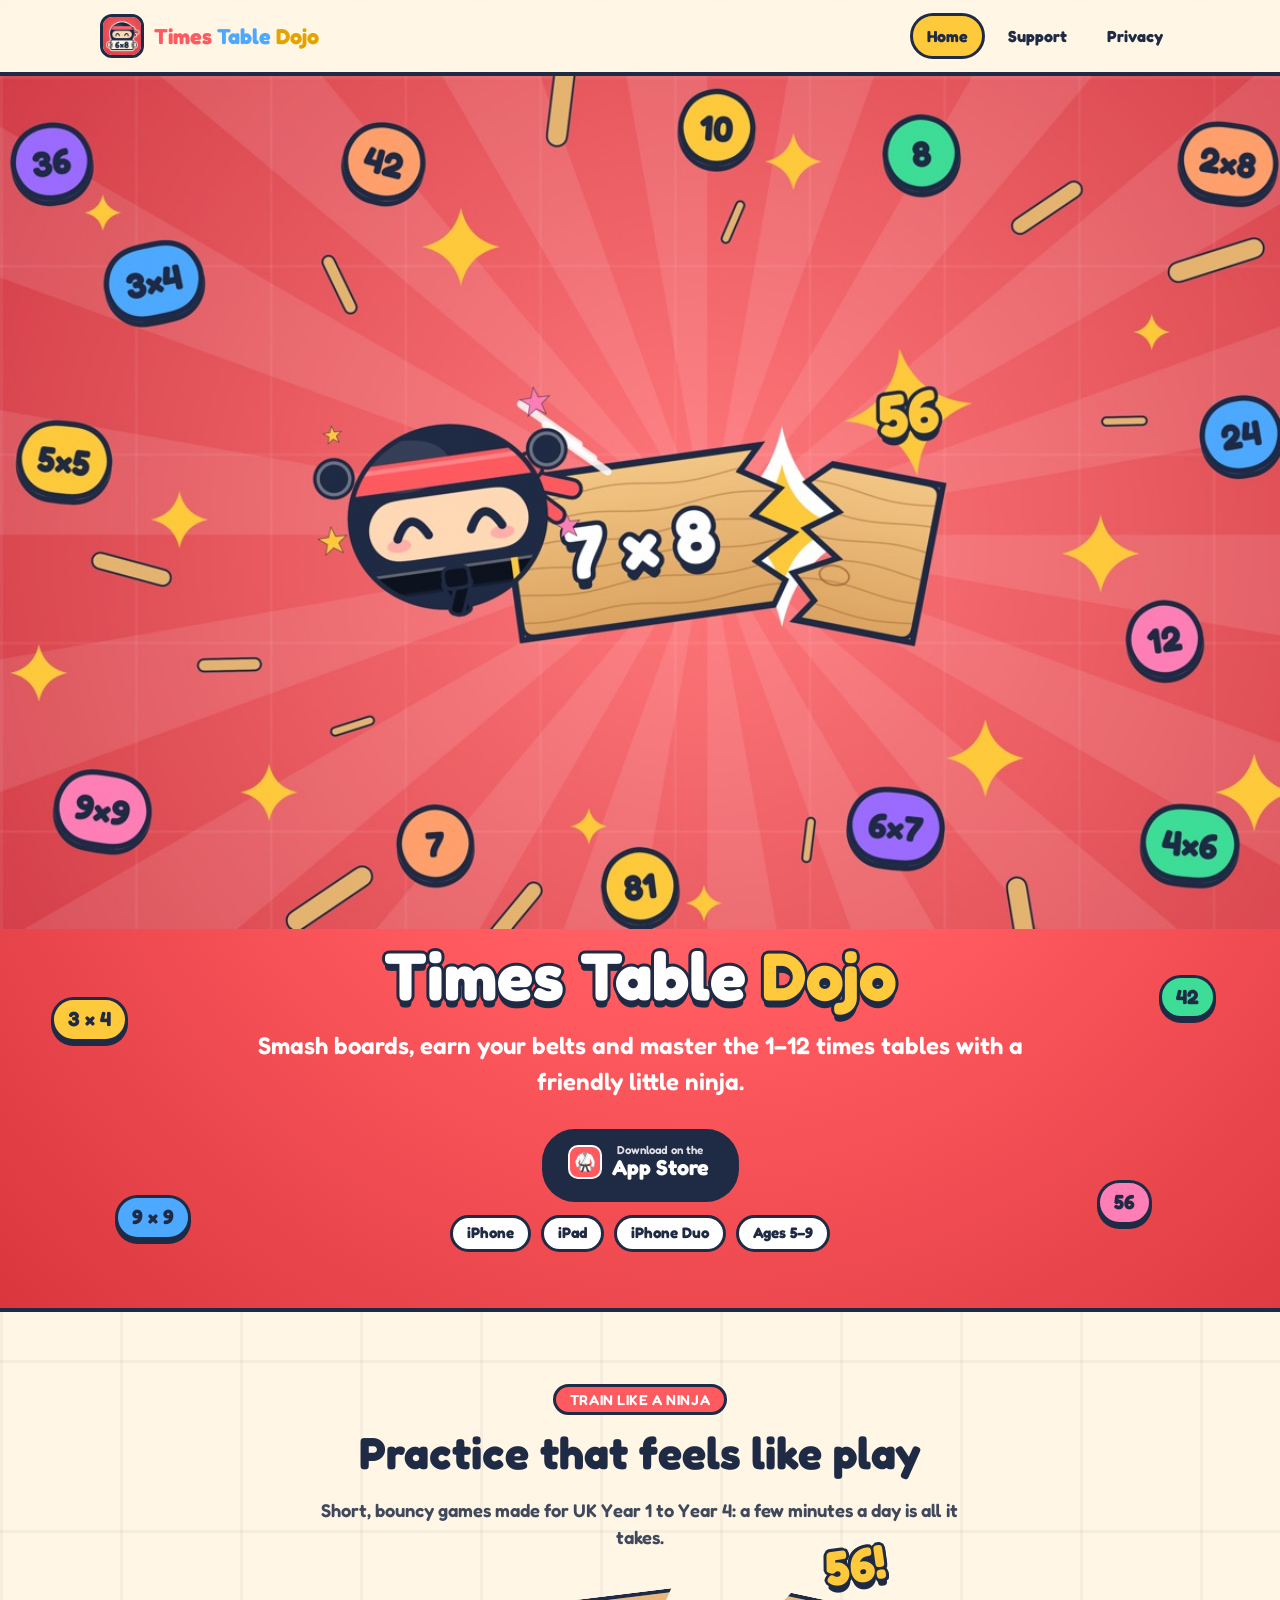
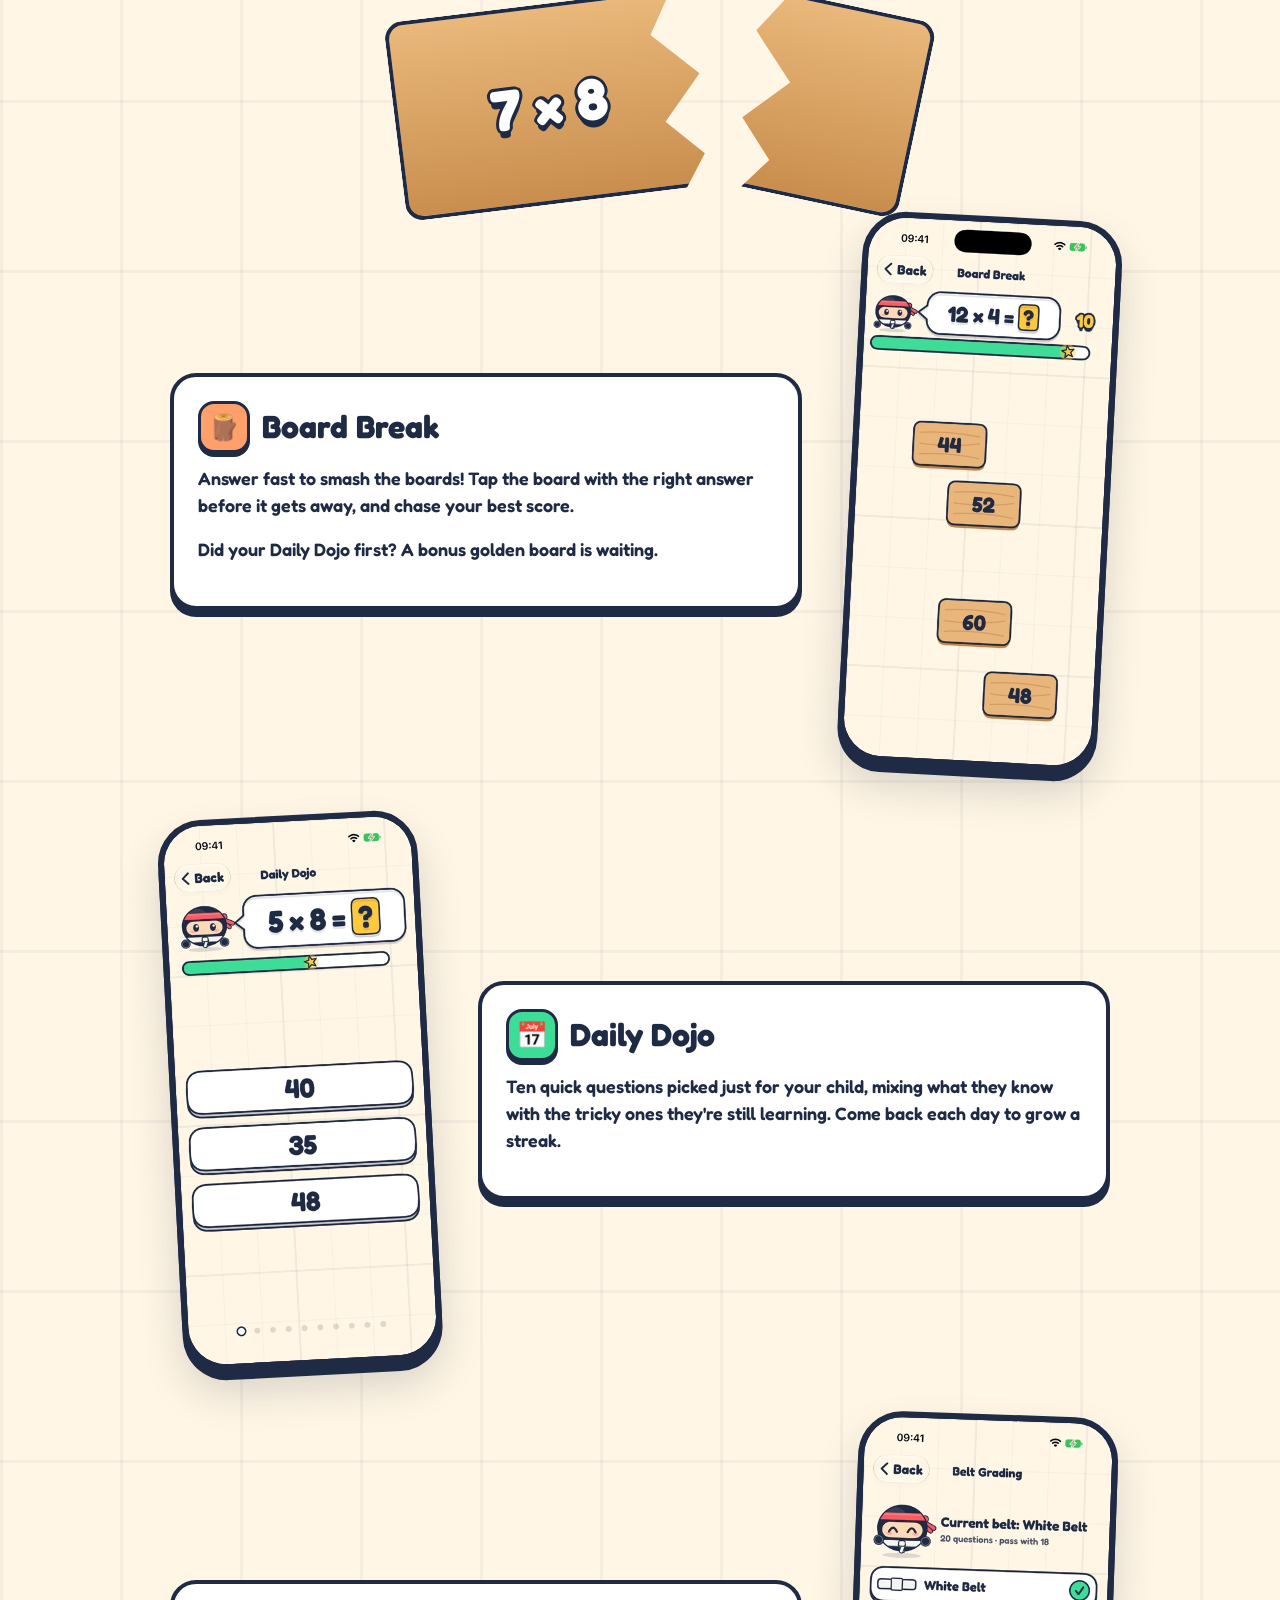
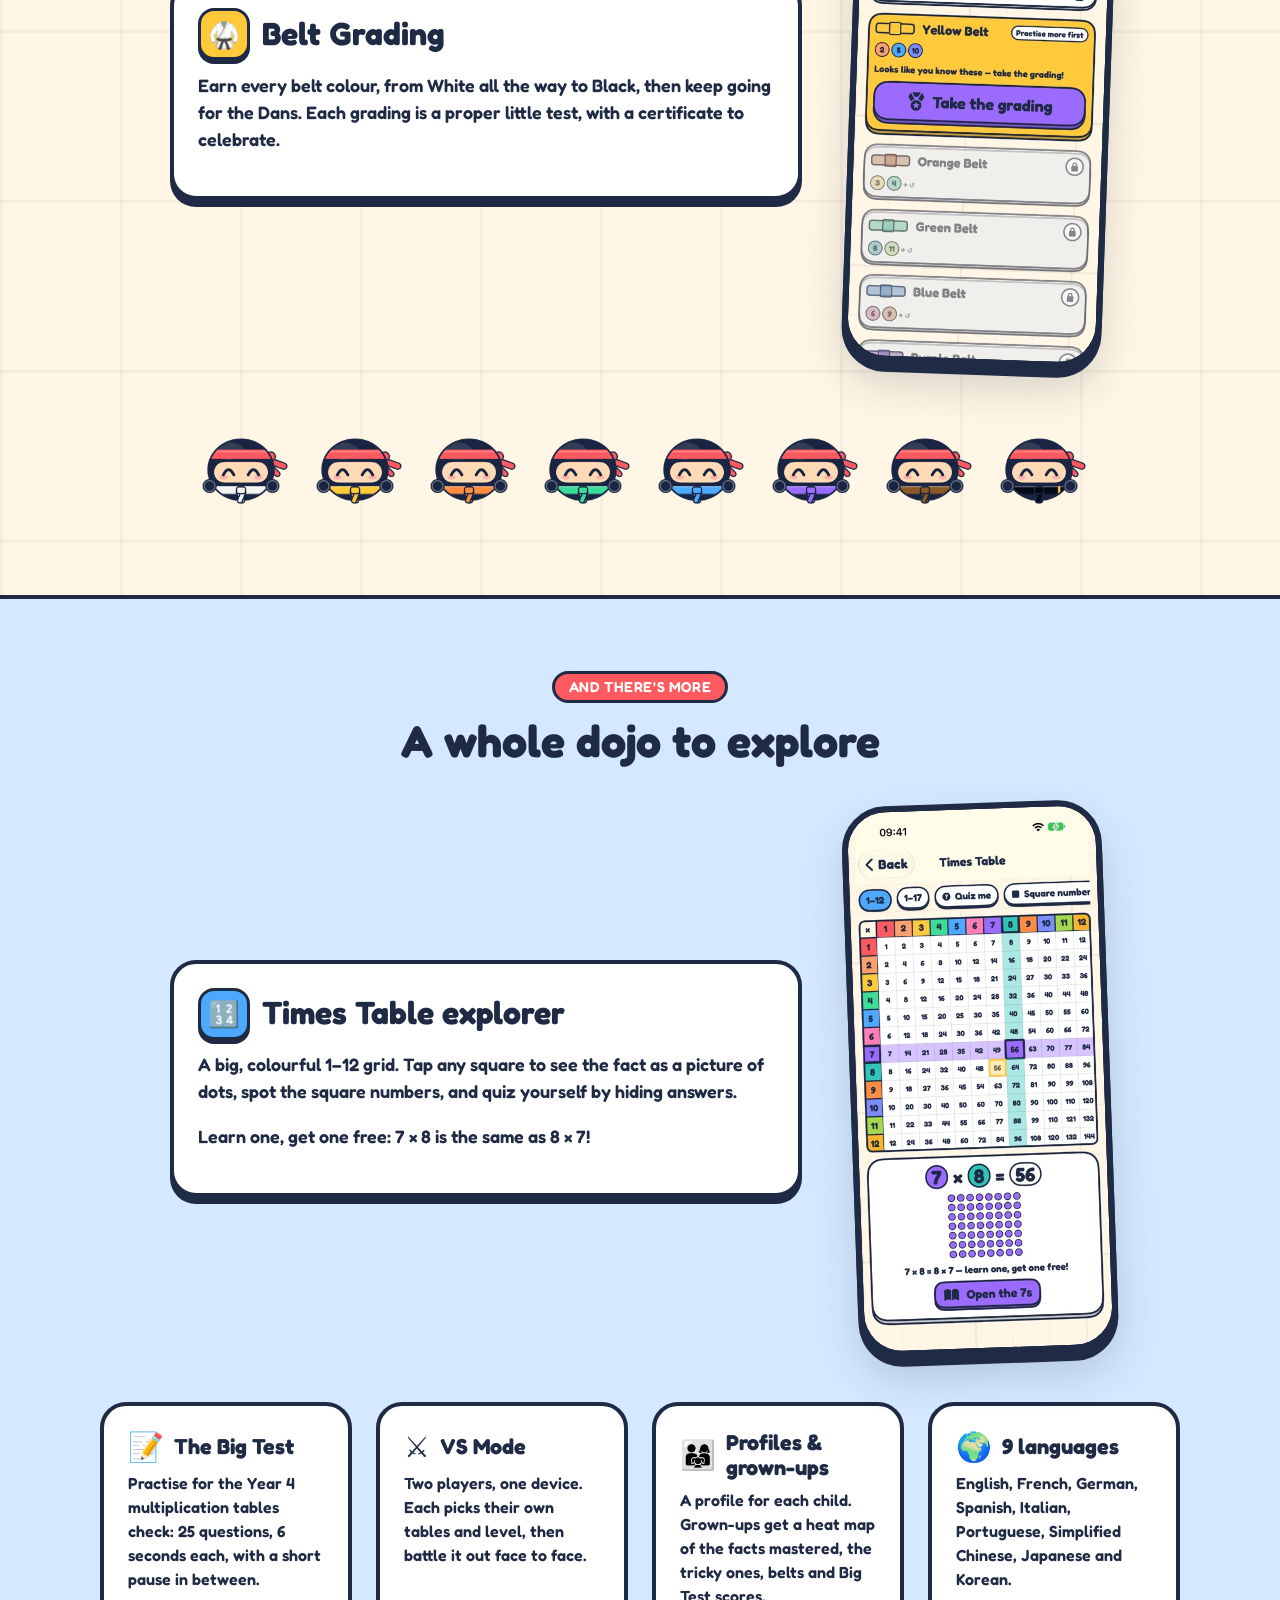
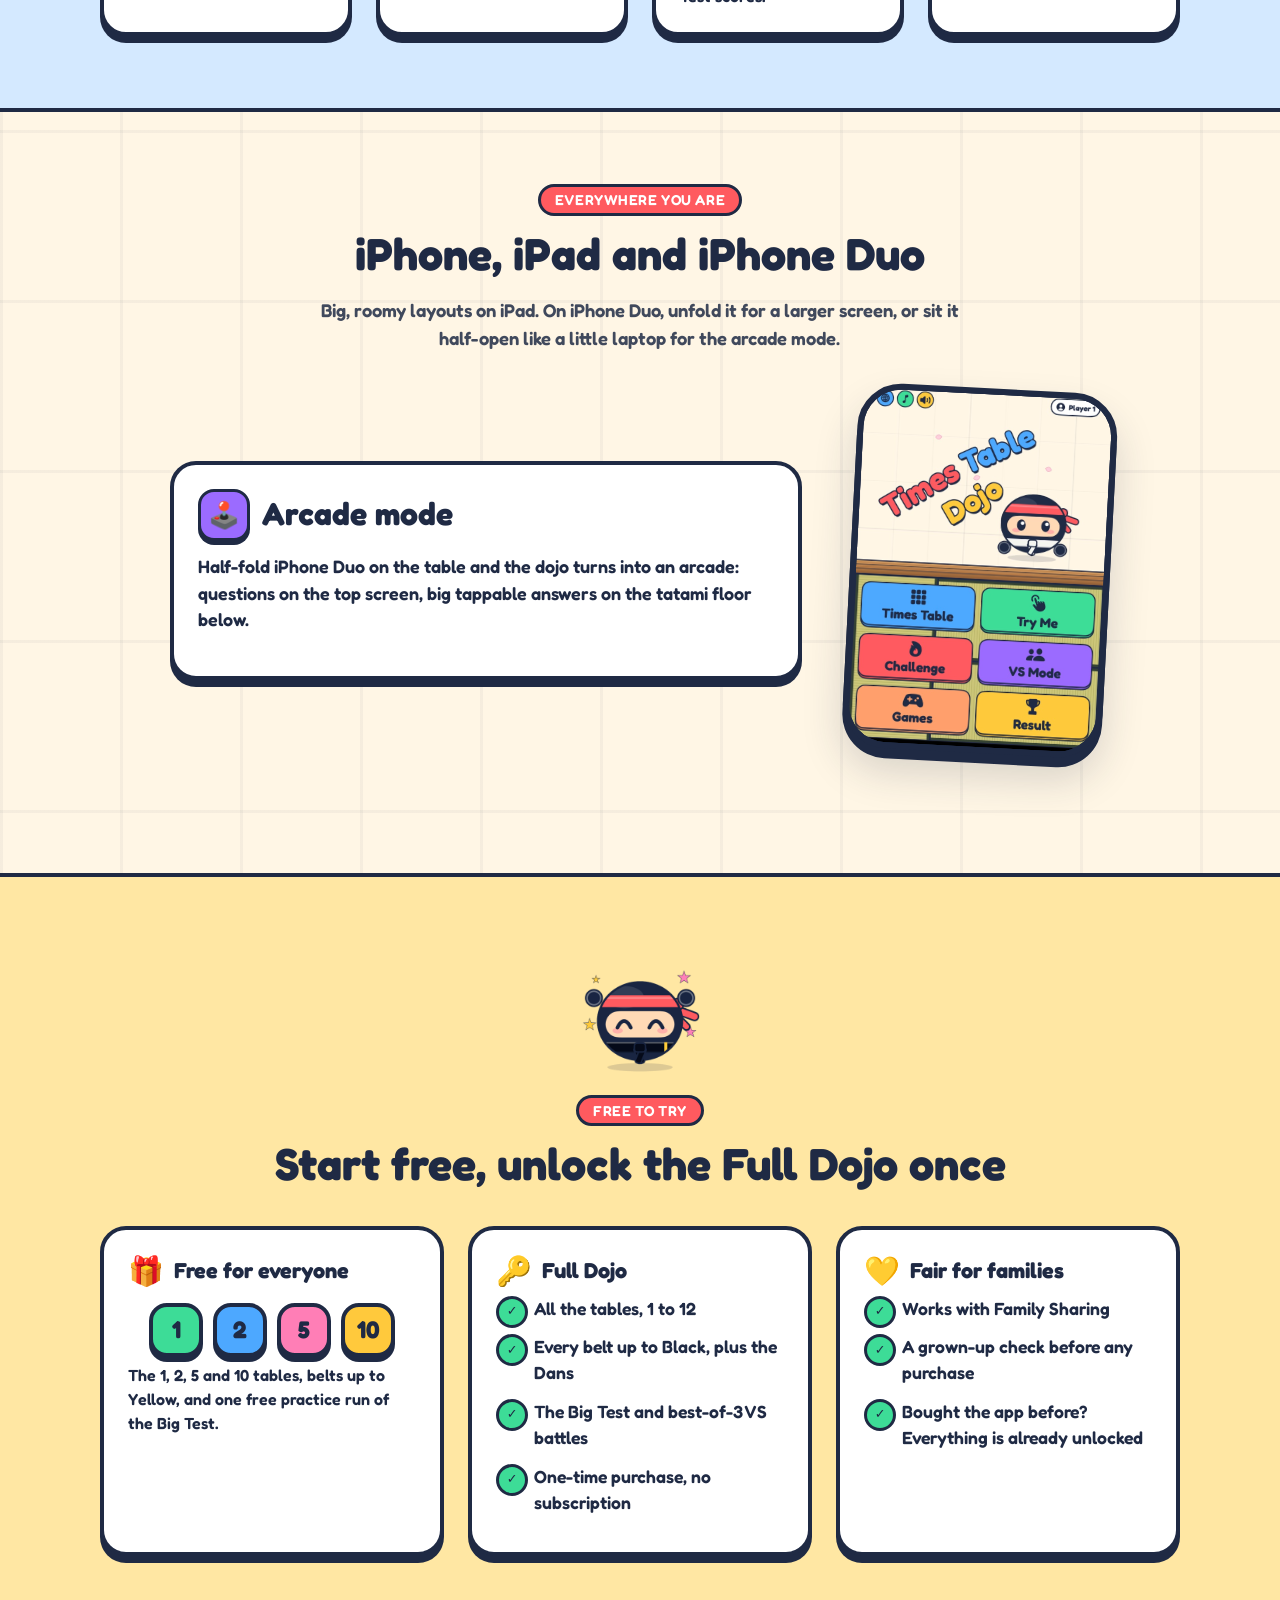
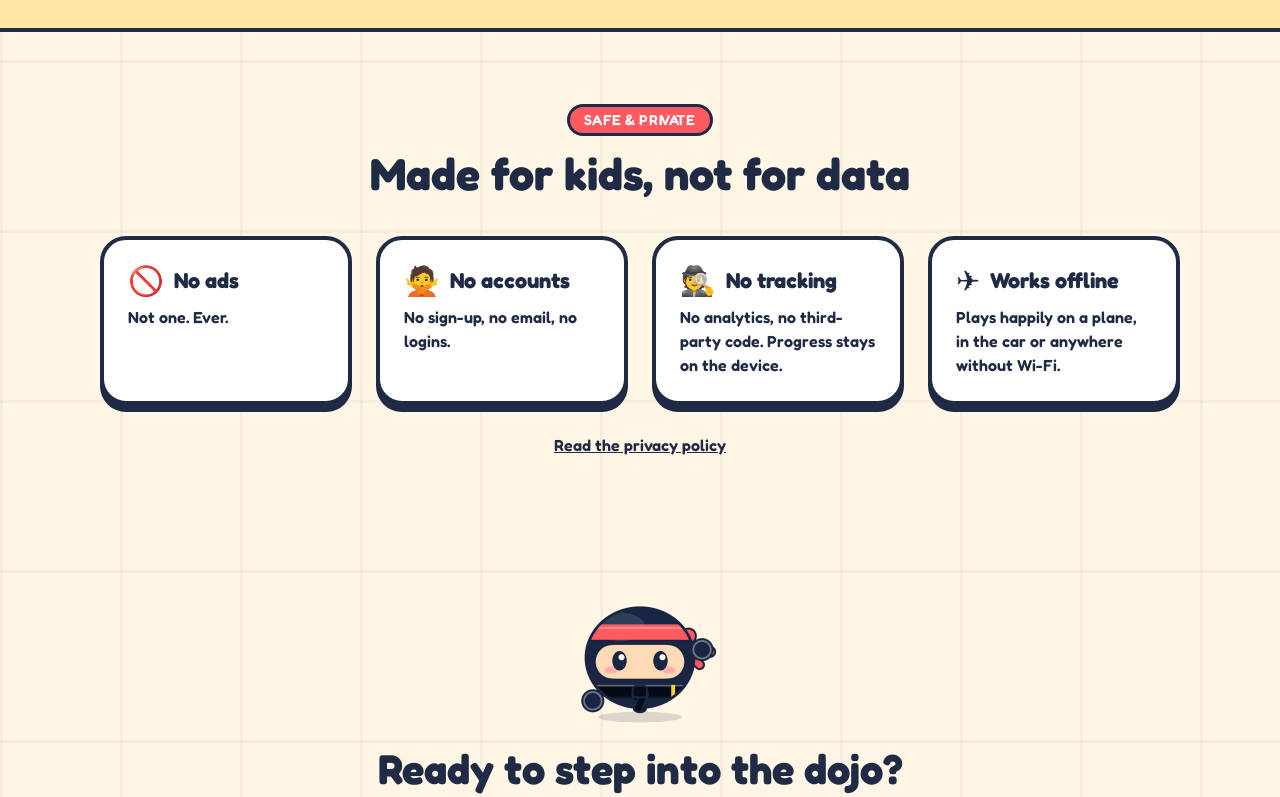
==== docs/index.html @ 752174c1 "Add the Times Table Dojo 2.0 website in docs/ Home, Support and Privacy pages for the App Store URLs" ====
<!doctype html>
<html lang="en">
<head>
  <meta charset="utf-8">
  <meta name="viewport" content="width=device-width, initial-scale=1">
  <title>Times Table Dojo – times tables practice for kids</title>
  <meta name="description" content="Times Table Dojo turns times tables practice into a ninja adventure: smash boards, earn belts and get ready for the Year 4 multiplication tables check. No ads, no accounts, no tracking.">
  <meta name="theme-color" content="#FF5A5F">
  <link rel="icon" type="image/png" href="assets/img/favicon.png">
  <link rel="apple-touch-icon" href="assets/img/app-icon.png">
  <link rel="stylesheet" href="assets/css/style.css">
  <script src="assets/js/main.js" defer></script>
</head>
<body>
  <a class="skip-link" href="#main">Skip to content</a>

  <header class="site-header">
    <div class="wrap">
      <a class="brand" href="./" aria-label="Times Table Dojo home">
        <img src="assets/img/app-icon.png" alt="" width="44" height="44">
        <span class="brand-name"><span class="w1">Times</span> <span class="w2">Table</span> <span class="w3">Dojo</span></span>
      </a>
      <nav class="nav" aria-label="Main">
        <a href="./" aria-current="page">Home</a>
        <a href="support.html">Support</a>
        <a href="privacy.html">Privacy</a>
      </nav>
    </div>
  </header>

  <main id="main">
    <section class="hero" aria-labelledby="hero-title" style="padding:0">
      <div class="hero-art">
        <picture>
          <source media="(min-width: 800px)" srcset="assets/img/hero-wide.jpg">
          <img src="assets/img/hero-tall.jpg" width="1200" height="800"
               alt="The Times Table Dojo ninja karate-chops a wooden board marked 7 × 8, and the answer 56 bursts out among floating number chips.">
        </picture>
      </div>
      <div class="hero-text">
        <div class="chips" aria-hidden="true">
          <span class="chip" style="left:4%;top:18%;--r:-8deg">3 × 4</span>
          <span class="chip" style="right:5%;top:12%;--r:7deg;background:var(--mint)">42</span>
          <span class="chip hide-sm" style="left:9%;bottom:18%;--r:6deg;background:var(--sky)">9 × 9</span>
          <span class="chip hide-sm" style="right:10%;bottom:22%;--r:-6deg;background:var(--pink)">56</span>
        </div>
        <h1 id="hero-title" class="outlined"><span class="t1">Times Table</span> <span class="t2">Dojo</span></h1>
        <p class="tagline">Smash boards, earn your belts and master the 1–12 times tables with a friendly little ninja.</p>
        <a class="btn btn-store" href="https://apps.apple.com/app/id6744302152" rel="noopener">
          <span class="store-glyph" aria-hidden="true">🥋</span>
          <span><small>Download on the</small><span>App Store</span></span>
        </a>
        <div class="hero-badges">
          <span class="pill">iPhone</span><span class="pill">iPad</span><span class="pill">iPhone Duo</span><span class="pill">Ages 5–9</span>
        </div>
      </div>
    </section>

    <section aria-labelledby="play-title">
      <div class="wrap">
        <div class="section-title reveal">
          <span class="kicker">Train like a ninja</span>
          <h2 id="play-title">Practice that feels like play</h2>
          <p>Short, bouncy games made for UK Year 1 to Year 4: a few minutes a day is all it takes.</p>
        </div>

        <div class="board-break reveal" role="img" aria-label="A wooden board marked 7 × 8 snaps in two and 56 pops out." tabindex="0">
          <div class="board-half left"><span class="outlined">7 × 8</span></div>
          <div class="board-half right"><span class="outlined">7 × 8</span></div>
          <div class="board-burst outlined">56!</div>
        </div>

        <article class="feature reveal">
          <div class="feature-text card">
            <h3><span class="icon" style="background:var(--peach)" aria-hidden="true">🪵</span>Board Break</h3>
            <p>Answer fast to smash the boards! Tap the board with the right answer before it gets away, and chase your best score.</p>
            <p>Did your Daily Dojo first? A bonus golden board is waiting.</p>
          </div>
          <div class="phone" style="--tilt:3deg"><img src="assets/img/shots/boardbreak.jpg" width="414" height="900" alt="Board Break: the question 12 × 4 above wooden boards showing 44, 52, 60 and 48." loading="lazy"></div>
        </article>

        <article class="feature reveal">
          <div class="feature-text card">
            <h3><span class="icon" style="background:var(--mint)" aria-hidden="true">📅</span>Daily Dojo</h3>
            <p>Ten quick questions picked just for your child, mixing what they know with the tricky ones they're still learning. Come back each day to grow a streak.</p>
          </div>
          <div class="phone" style="--tilt:-3deg"><img src="assets/img/shots/dojo.jpg" width="414" height="900" alt="Daily Dojo: 5 × 8 with three answer choices, 40, 35 and 48." loading="lazy"></div>
        </article>

        <article class="feature reveal">
          <div class="feature-text card">
            <h3><span class="icon" style="background:var(--yellow)" aria-hidden="true">🥋</span>Belt Grading</h3>
            <p>Earn every belt colour, from White all the way to Black, then keep going for the Dans. Each grading is a proper little test, with a certificate to celebrate.</p>
          </div>
          <div class="phone" style="--tilt:2deg"><img src="assets/img/shots/belts.jpg" width="414" height="900" alt="Belt Grading: White Belt earned, Yellow Belt ready to take, and the higher belts still locked." loading="lazy"></div>
        </article>

        <div class="belts reveal" aria-label="The ninja wearing each belt, from white to black">
          <img src="assets/img/mascot/belt-white.png" alt="White belt ninja" width="180" height="180" loading="lazy">
          <img src="assets/img/mascot/belt-yellow.png" alt="Yellow belt ninja" width="180" height="180" loading="lazy">
          <img src="assets/img/mascot/belt-orange.png" alt="Orange belt ninja" width="180" height="180" loading="lazy">
          <img src="assets/img/mascot/belt-green.png" alt="Green belt ninja" width="180" height="180" loading="lazy">
          <img src="assets/img/mascot/belt-blue.png" alt="Blue belt ninja" width="180" height="180" loading="lazy">
          <img src="assets/img/mascot/belt-purple.png" alt="Purple belt ninja" width="180" height="180" loading="lazy">
          <img src="assets/img/mascot/belt-brown.png" alt="Brown belt ninja" width="180" height="180" loading="lazy">
          <img src="assets/img/mascot/belt-black.png" alt="Black belt ninja" width="180" height="180" loading="lazy">
        </div>
      </div>
    </section>

    <section class="band-sky" aria-labelledby="more-title">
      <div class="wrap">
        <div class="section-title reveal">
          <span class="kicker">And there's more</span>
          <h2 id="more-title">A whole dojo to explore</h2>
        </div>

        <article class="feature reveal">
          <div class="feature-text card">
            <h3><span class="icon" style="background:var(--sky)" aria-hidden="true">🔢</span>Times Table explorer</h3>
            <p>A big, colourful 1–12 grid. Tap any square to see the fact as a picture of dots, spot the square numbers, and quiz yourself by hiding answers.</p>
            <p>Learn one, get one free: 7 × 8 is the same as 8 × 7!</p>
          </div>
          <div class="phone" style="--tilt:-2deg"><img src="assets/img/shots/table.jpg" width="414" height="900" alt="The Times Table grid from 1 to 12, with 7 × 8 = 56 shown as a 7 by 8 block of dots." loading="lazy"></div>
        </article>

        <div class="grid">
          <div class="card tilt-l reveal">
            <h3><span class="emoji" aria-hidden="true">📝</span>The Big Test</h3>
            <p>Practise for the Year 4 multiplication tables check: 25 questions, 6 seconds each, with a short pause in between.</p>
          </div>
          <div class="card tilt-r reveal">
            <h3><span class="emoji" aria-hidden="true">⚔️</span>VS Mode</h3>
            <p>Two players, one device. Each picks their own tables and level, then battle it out face to face.</p>
          </div>
          <div class="card tilt-l reveal">
            <h3><span class="emoji" aria-hidden="true">👨‍👩‍👧</span>Profiles &amp; grown-ups</h3>
            <p>A profile for each child. Grown-ups get a heat map of the facts mastered, the tricky ones, belts and Big Test scores.</p>
          </div>
          <div class="card tilt-r reveal">
            <h3><span class="emoji" aria-hidden="true">🌍</span>9 languages</h3>
            <p>English, French, German, Spanish, Italian, Portuguese, Simplified Chinese, Japanese and Korean.</p>
          </div>
        </div>
      </div>
    </section>

    <section aria-labelledby="devices-title">
      <div class="wrap">
        <div class="section-title reveal">
          <span class="kicker">Everywhere you are</span>
          <h2 id="devices-title">iPhone, iPad and iPhone Duo</h2>
          <p>Big, roomy layouts on iPad. On iPhone Duo, unfold it for a larger screen, or sit it half-open like a little laptop for the arcade mode.</p>
        </div>
        <article class="feature reveal">
          <div class="feature-text card">
            <h3><span class="icon" style="background:var(--grape)" aria-hidden="true">🕹️</span>Arcade mode</h3>
            <p>Half-fold iPhone Duo on the table and the dojo turns into an arcade: questions on the top screen, big tappable answers on the tatami floor below.</p>
          </div>
          <div class="phone" style="--tilt:3deg;max-width:300px"><img src="assets/img/shots/arcade.jpg" width="633" height="900" alt="Arcade mode on iPhone Duo: a wall with the dojo sign above a tatami floor of big buttons." loading="lazy"></div>
        </article>
      </div>
    </section>

    <section class="band-yellow" id="price" aria-labelledby="price-title">
      <div class="wrap">
        <div class="section-title reveal">
          <img class="mascot-bob" src="assets/img/mascot/ninja-cheer.png" alt="" width="140" height="140" style="width:140px;margin:0 auto 6px">
          <span class="kicker">Free to try</span>
          <h2 id="price-title">Start free, unlock the Full Dojo once</h2>
        </div>
        <div class="grid">
          <div class="card reveal">
            <h3><span class="emoji" aria-hidden="true">🎁</span>Free for everyone</h3>
            <div class="free-tables" aria-label="Free tables: 1, 2, 5 and 10">
              <span class="t" style="background:var(--mint)">1</span><span class="t" style="background:var(--sky)">2</span><span class="t" style="background:var(--pink)">5</span><span class="t" style="background:var(--yellow)">10</span>
            </div>
            <p>The 1, 2, 5 and 10 tables, belts up to Yellow, and one free practice run of the Big Test.</p>
          </div>
          <div class="card reveal">
            <h3><span class="emoji" aria-hidden="true">🔑</span>Full Dojo</h3>
            <ul class="ticks">
              <li>All the tables, 1 to 12</li>
              <li>Every belt up to Black, plus the Dans</li>
              <li>The Big Test and best-of-3 VS battles</li>
              <li>One-time purchase, no subscription</li>
            </ul>
          </div>
          <div class="card reveal">
            <h3><span class="emoji" aria-hidden="true">💛</span>Fair for families</h3>
            <ul class="ticks">
              <li>Works with Family Sharing</li>
              <li>A grown-up check before any purchase</li>
              <li>Bought the app before? Everything is already unlocked</li>
            </ul>
          </div>
        </div>
      </div>
    </section>

    <section id="safe" aria-labelledby="safe-title">
      <div class="wrap">
        <div class="section-title reveal">
          <span class="kicker">Safe &amp; private</span>
          <h2 id="safe-title">Made for kids, not for data</h2>
        </div>
        <div class="grid">
          <div class="card tilt-l reveal"><h3><span class="emoji" aria-hidden="true">🚫</span>No ads</h3><p>Not one. Ever.</p></div>
          <div class="card tilt-r reveal"><h3><span class="emoji" aria-hidden="true">🙅</span>No accounts</h3><p>No sign-up, no email, no logins.</p></div>
          <div class="card tilt-l reveal"><h3><span class="emoji" aria-hidden="true">🕵️</span>No tracking</h3><p>No analytics, no third-party code. Progress stays on the device.</p></div>
          <div class="card tilt-r reveal"><h3><span class="emoji" aria-hidden="true">✈️</span>Works offline</h3><p>Plays happily on a plane, in the car or anywhere without Wi-Fi.</p></div>
        </div>
        <p style="text-align:center;margin-top:28px"><a href="privacy.html">Read the privacy policy</a></p>
      </div>
    </section>

    <section aria-labelledby="cta-title" style="padding-top:20px">
      <div class="wrap" style="text-align:center">
        <img class="mascot-bob" src="assets/img/mascot/ninja-wave.png" alt="" width="180" height="180" style="width:180px;margin:0 auto">
        <h2 id="cta-title" style="font-size:clamp(1.8rem,4vw,2.6rem)">Ready to step into the dojo?</h2>
        <a class="btn btn-store" href="https://apps.apple.com/app/id6744302152" rel="noopener">
          <span class="store-glyph" aria-hidden="true">🥋</span>
          <span><small>Download on the</small><span>App Store</span></span>
        </a>
      </div>
    </section>
  </main>

  <footer class="site-footer">
    <div class="wrap">
      <nav aria-label="Footer">
        <a href="./">Home</a><a href="support.html">Support</a><a href="privacy.html">Privacy</a>
      </nav>
      <div>
        <small>© <span data-year>2026</span> AndroidOven. Made with care for young ninjas.</small>
        <small>App Store is a service mark of Apple Inc.</small>
      </div>
    </div>
  </footer>
</body>
</html>
---- docs/assets/css/style.css ----
/* Times Table Dojo - website styles. Plain CSS, no frameworks, no CDNs. */

@font-face {
  font-family: "Fredoka";
  src: url("../fonts/Fredoka-SemiBold.ttf") format("truetype");
  font-weight: 600;
  font-display: swap;
}
@font-face {
  font-family: "Fredoka";
  src: url("../fonts/Fredoka-Bold.ttf") format("truetype");
  font-weight: 700;
  font-display: swap;
}

:root {
  --red: #FF5A5F;
  --red-deep: #D9363E;
  --cream: #FFF6E5;
  --ink: #1F2A44;
  --white: #FFFFFF;
  --yellow: #FFC93C;
  --mint: #3DDC97;
  --sky: #4DA8FF;
  --grape: #9B6BFF;
  --peach: #FF9F6B;
  --pink: #FF7EB6;
  --wood: #E9B87A;
  --wood-dark: #C98E4E;
  --radius: 26px;
  --lip: 7px;
  --line: 4px;
  --max: 1120px;
}

* { box-sizing: border-box; }
html { scroll-behavior: smooth; }
body {
  margin: 0;
  font-family: "Fredoka", ui-rounded, "SF Pro Rounded", system-ui, sans-serif;
  font-weight: 600;
  color: var(--ink);
  background-color: var(--cream);
  /* faint shoji lattice */
  background-image:
    linear-gradient(rgba(31, 42, 68, .045) 3px, transparent 3px),
    linear-gradient(90deg, rgba(31, 42, 68, .045) 3px, transparent 3px);
  background-size: 120px 170px;
  line-height: 1.5;
  -webkit-font-smoothing: antialiased;
}
img { max-width: 100%; height: auto; display: block; }
main { overflow-x: clip; }
a { color: var(--ink); }
h1, h2, h3 { font-weight: 700; line-height: 1.15; margin: 0 0 .4em; }
p { margin: 0 0 1em; }

.skip-link {
  position: absolute; left: -999px; top: 8px; z-index: 100;
  background: var(--yellow); padding: 8px 16px; border: var(--line) solid var(--ink); border-radius: 999px;
}
.skip-link:focus { left: 12px; }

:focus-visible { outline: 4px solid var(--sky); outline-offset: 3px; border-radius: 12px; }

.wrap { max-width: var(--max); margin: 0 auto; padding: 0 20px; }

/* ---------- Header ---------- */
.site-header {
  position: sticky; top: 0; z-index: 50;
  background: rgba(255, 246, 229, .94);
  backdrop-filter: blur(8px);
  border-bottom: var(--line) solid var(--ink);
}
.site-header .wrap { display: flex; align-items: center; justify-content: space-between; gap: 12px; height: 72px; }
.brand { display: flex; align-items: center; gap: 10px; text-decoration: none; }
.brand img { width: 44px; height: 44px; border-radius: 12px; border: 3px solid var(--ink); }
.brand-name { font-size: 1.35rem; font-weight: 700; white-space: nowrap; }
.brand-name .w1 { color: var(--red); } .brand-name .w2 { color: var(--sky); } .brand-name .w3 { color: #E3A400; }
.nav { display: flex; gap: 6px; }
.nav a {
  text-decoration: none; padding: 8px 14px; border-radius: 999px; font-weight: 700;
  border: 3px solid transparent; transition: transform .15s;
}
.nav a:hover { border-color: var(--ink); background: var(--white); transform: translateY(-2px); }
.nav a[aria-current="page"] { background: var(--yellow); border-color: var(--ink); }

/* ---------- Outlined logo text ---------- */
.outlined {
  font-weight: 700;
  -webkit-text-stroke: 0;
  text-shadow:
    3px 0 var(--ink), -3px 0 var(--ink), 0 3px var(--ink), 0 -3px var(--ink),
    2px 2px var(--ink), -2px -2px var(--ink), 2px -2px var(--ink), -2px 2px var(--ink),
    0 7px var(--ink);
}

/* ---------- Buttons ---------- */
.btn {
  display: inline-flex; align-items: center; gap: 10px;
  font: inherit; font-weight: 700; font-size: 1.15rem; text-decoration: none; color: var(--ink);
  background: var(--yellow);
  border: var(--line) solid var(--ink); border-radius: 999px;
  padding: 14px 26px;
  box-shadow: 0 var(--lip) 0 var(--ink);
  transition: transform .15s cubic-bezier(.3, 1.6, .5, 1), box-shadow .15s;
  cursor: pointer;
}
.btn:hover { transform: translateY(-3px) scale(1.03); box-shadow: 0 calc(var(--lip) + 3px) 0 var(--ink); }
.btn:active { transform: translateY(var(--lip)); box-shadow: 0 0 0 var(--ink); }
.btn-store { background: var(--ink); color: var(--white); padding: 12px 26px 12px 22px; }
.btn-store small { display: block; font-size: .72rem; font-weight: 600; opacity: .85; line-height: 1; }
.btn-store span { display: block; font-size: 1.35rem; line-height: 1.05; }
.btn-store .store-glyph {
  width: 34px; height: 34px; border-radius: 10px; background: var(--red);
  display: grid; place-items: center; font-size: 1.1rem; border: 2px solid var(--white);
}

/* ---------- Sticker card ---------- */
.card {
  background: var(--white);
  border: var(--line) solid var(--ink);
  border-radius: var(--radius);
  box-shadow: 0 var(--lip) 0 var(--ink);
  padding: 24px;
}

/* ---------- Hero ---------- */
.hero {
  position: relative; overflow: hidden;
  background: radial-gradient(circle at 55% 45%, #FF787A 0%, var(--red) 40%, var(--red-deep) 100%);
  border-bottom: var(--line) solid var(--ink);
  color: var(--white);
}
.hero-art { position: relative; }
.hero-art img { width: 100%; height: auto; }
.hero-text {
  position: relative; z-index: 2;
  text-align: center; padding: 8px 20px 56px;
}
.hero-text h1 { font-size: clamp(2.2rem, 6vw, 4.2rem); margin-bottom: .2em; }
.hero-text h1 .t1 { color: var(--white); } .hero-text h1 .t2 { color: var(--yellow); }
.hero-text p.tagline { font-size: clamp(1.1rem, 2.6vw, 1.5rem); max-width: 34em; margin: 0 auto 1.2em; }
.hero-badges { display: flex; flex-wrap: wrap; justify-content: center; gap: 10px; margin-top: 20px; }
.pill {
  display: inline-block; background: var(--white); color: var(--ink);
  border: 3px solid var(--ink); border-radius: 999px; padding: 4px 14px; font-weight: 700; font-size: .95rem;
}

/* floating number chips */
.chips { position: absolute; inset: 0; pointer-events: none; z-index: 1; }
.chip {
  position: absolute;
  font-weight: 700; color: var(--ink); font-size: clamp(.9rem, 1.6vw, 1.3rem);
  background: var(--yellow); border: 3px solid var(--ink); border-radius: 999px;
  padding: 4px 14px; box-shadow: 0 4px 0 var(--ink);
  animation: drift 7s ease-in-out infinite;
}
.chip:nth-child(2n) { animation-duration: 9s; animation-delay: -2s; }
.chip:nth-child(3n) { animation-duration: 8s; animation-delay: -4s; }
@keyframes drift {
  0%, 100% { transform: translateY(0) rotate(var(--r, -6deg)); }
  50% { transform: translateY(-14px) rotate(calc(var(--r, -6deg) * -1)); }
}

/* ---------- Sections ---------- */
section { padding: 72px 0; position: relative; }
.section-title { text-align: center; margin-bottom: 36px; }
.section-title h2 { font-size: clamp(1.9rem, 4.5vw, 2.8rem); }
.section-title p { font-size: 1.15rem; max-width: 36em; margin: 0 auto; color: rgba(31, 42, 68, .85); }
.kicker {
  display: inline-block; background: var(--red); color: var(--white);
  border: 3px solid var(--ink); border-radius: 999px; padding: 2px 14px; margin-bottom: 12px;
  font-size: .9rem; letter-spacing: .04em; text-transform: uppercase;
}

/* feature rows: text card + phone screenshot */
.feature {
  display: grid; grid-template-columns: 1fr 260px; gap: 48px; align-items: center;
  max-width: 940px; margin: 0 auto 48px;
}
.feature:nth-of-type(even) { grid-template-columns: 260px 1fr; }
.feature:nth-of-type(even) .feature-text { order: 2; }
.feature-text h3 { font-size: 2rem; display: flex; align-items: center; gap: 12px; }
.feature-text .icon {
  width: 52px; height: 52px; flex: none; border-radius: 16px; border: 3px solid var(--ink);
  display: grid; place-items: center; font-size: 1.6rem; box-shadow: 0 4px 0 var(--ink);
}
.feature-text p { font-size: 1.12rem; }
.feature-text ul { margin: 0; padding-left: 1.2em; }
.feature-text li { margin-bottom: .3em; }

/* cute phone frame */
.phone {
  width: 100%; max-width: 260px; margin: 0 auto;
  border: 6px solid var(--ink); border-radius: 44px; overflow: hidden;
  box-shadow: 0 10px 0 var(--ink), 0 22px 40px rgba(31, 42, 68, .18);
  background: var(--ink);
  transform: rotate(var(--tilt, 2deg));
  transition: transform .4s cubic-bezier(.3, 1.6, .5, 1);
}
.phone:hover { transform: rotate(0deg) scale(1.03); }
.phone img { border-radius: 38px; }

/* grid of small feature cards */
.grid {
  display: grid; grid-template-columns: repeat(auto-fit, minmax(240px, 1fr)); gap: 24px;
}
.grid .card h3 { font-size: 1.35rem; display: flex; align-items: center; gap: 10px; }
.grid .card p { margin: 0; }
.grid .emoji { font-size: 1.8rem; }
.card.tilt-l { transform: rotate(-1deg); } .card.tilt-r { transform: rotate(1deg); }

/* coloured section bands */
.band-yellow { background: #FFE7A3; border-top: var(--line) solid var(--ink); border-bottom: var(--line) solid var(--ink); }
.band-mint { background: #C9F5E1; border-top: var(--line) solid var(--ink); border-bottom: var(--line) solid var(--ink); }
.band-sky { background: #D4E9FF; border-top: var(--line) solid var(--ink); border-bottom: var(--line) solid var(--ink); }

/* ---------- Board break ---------- */
.board-break { position: relative; width: min(440px, 90%); aspect-ratio: 440 / 200; margin: 0 auto 28px; }
.board-half {
  position: absolute; inset: 0;
  background: linear-gradient(var(--wood), var(--wood-dark));
  border: var(--line) solid var(--ink); border-radius: 18px;
  display: grid; place-items: center;
  transition: transform .5s cubic-bezier(.3, 1.6, .5, 1);
}
.board-half.left { clip-path: polygon(0 0, 66% 0, 60% 22%, 70% 44%, 61% 66%, 69% 84%, 64% 100%, 0 100%); }
.board-half.right { clip-path: polygon(66% 0, 100% 0, 100% 100%, 64% 100%, 69% 84%, 61% 66%, 70% 44%, 60% 22%); }
.board-half span { font-size: clamp(2.2rem, 7vw, 3.6rem); color: var(--white); margin-right: 30%; }
.board-burst {
  position: absolute; right: -6%; top: -30%;
  font-size: clamp(2rem, 6vw, 3rem); color: var(--yellow);
  transform: scale(0) rotate(-20deg); transition: transform .45s cubic-bezier(.3, 1.8, .5, 1) .15s;
}
.board-break.snapped .left { transform: translate(-6%, 4%) rotate(-7deg); }
.board-break.snapped .right { transform: translate(14%, -6%) rotate(12deg); }
.board-break.snapped .board-burst { transform: scale(1) rotate(-8deg); }
.board-break:hover .left { transform: translate(-6%, 4%) rotate(-7deg); }
.board-break:hover .right { transform: translate(14%, -6%) rotate(12deg); }
.board-break:hover .board-burst { transform: scale(1) rotate(-8deg); }

/* ---------- Belts ---------- */
.belts { display: flex; justify-content: center; flex-wrap: wrap; gap: 4px; margin-top: 24px; }
.belts img { width: clamp(64px, 11vw, 110px); animation: bob 2.4s ease-in-out infinite; }
.belts img:nth-child(2) { animation-delay: -.3s; } .belts img:nth-child(3) { animation-delay: -.6s; }
.belts img:nth-child(4) { animation-delay: -.9s; } .belts img:nth-child(5) { animation-delay: -1.2s; }
.belts img:nth-child(6) { animation-delay: -1.5s; } .belts img:nth-child(7) { animation-delay: -1.8s; }
.belts img:nth-child(8) { animation-delay: -2.1s; }
@keyframes bob { 0%, 100% { transform: translateY(0); } 50% { transform: translateY(-10px); } }

.mascot-bob { animation: bob 2.8s ease-in-out infinite; }

/* ---------- Price / privacy highlights ---------- */
.ticks { list-style: none; padding: 0; margin: 0; }
.ticks li { padding-left: 38px; position: relative; margin-bottom: 12px; font-size: 1.1rem; }
.ticks li::before {
  content: "✓"; position: absolute; left: 0; top: 0;
  width: 26px; height: 26px; border-radius: 50%; background: var(--mint); border: 3px solid var(--ink);
  display: grid; place-items: center; font-size: .8rem; line-height: 1;
}
.free-tables { display: flex; gap: 10px; justify-content: center; margin: 16px 0 6px; flex-wrap: wrap; }
.free-tables .t {
  width: 54px; height: 54px; display: grid; place-items: center; font-size: 1.5rem; font-weight: 700;
  border: var(--line) solid var(--ink); border-radius: 18px; box-shadow: 0 5px 0 var(--ink);
}

/* ---------- FAQ / text pages ---------- */
.page-hero { text-align: center; padding: 48px 0 24px; }
.page-hero img { width: 150px; margin: 0 auto 8px; }
.page-hero h1 { font-size: clamp(2.2rem, 6vw, 3.4rem); }
.faq { display: grid; gap: 20px; max-width: 860px; margin: 0 auto; }
.faq details { padding: 0; }
.faq summary {
  list-style: none; cursor: pointer; padding: 20px 24px; font-size: 1.2rem; font-weight: 700;
  display: flex; align-items: center; gap: 12px;
}
.faq summary::-webkit-details-marker { display: none; }
.faq summary::after { content: "+"; margin-left: auto; font-size: 1.6rem; transition: transform .2s; }
.faq details[open] summary::after { transform: rotate(45deg); }
.faq .answer { padding: 0 24px 22px; font-size: 1.06rem; }
.faq .answer p:last-child, .faq .answer ul:last-child, .faq .answer ol:last-child { margin-bottom: 0; }
.faq summary .emoji { font-size: 1.5rem; }
.prose { max-width: 820px; margin: 0 auto; }
.prose .card { margin-bottom: 22px; }
.prose h2 { font-size: 1.5rem; }
.contact-card { text-align: center; max-width: 640px; margin: 40px auto 0; background: #FFE7A3; }
.contact-card .email { font-size: clamp(1.2rem, 4vw, 1.6rem); font-weight: 700; word-break: break-all; }

/* ---------- Footer (tatami) ---------- */
.site-footer {
  margin-top: 40px;
  background:
    repeating-linear-gradient(90deg, rgba(120, 120, 60, .25) 0 2px, transparent 2px 9px),
    #CFC47A;
  border-top: 10px solid #3A4A2E;
  padding: 36px 0 28px;
}
.site-footer .wrap { display: flex; flex-wrap: wrap; justify-content: space-between; gap: 16px; align-items: center; }
.site-footer nav a { margin-right: 16px; font-weight: 700; }
.site-footer small { display: block; opacity: .85; }

/* ---------- Reveal on scroll ---------- */
.reveal { opacity: 0; transform: translateY(26px); transition: opacity .6s, transform .6s cubic-bezier(.3, 1.4, .5, 1); }
.reveal.in { opacity: 1; transform: none; }

/* ---------- Responsive ---------- */
@media (max-width: 760px) {
  .feature, .feature:nth-of-type(even) { grid-template-columns: 1fr; gap: 24px; }
  .feature:nth-of-type(even) .feature-text { order: 0; }
  .nav a { padding: 6px 10px; font-size: .95rem; }
  .brand-name { display: none; }
  section { padding: 52px 0; }
  .hide-sm, .chips { display: none; }
  .phone { max-width: 210px; }
  .belts { max-width: 340px; margin-left: auto; margin-right: auto; }
  .belts img { width: 22%; }
  .board-break { width: 72%; margin-right: 22%; }
}

/* ---------- Reduced motion ---------- */
@media (prefers-reduced-motion: reduce) {
  *, *::before, *::after { animation: none !important; transition: none !important; scroll-behavior: auto !important; }
  .reveal { opacity: 1; transform: none; }
}
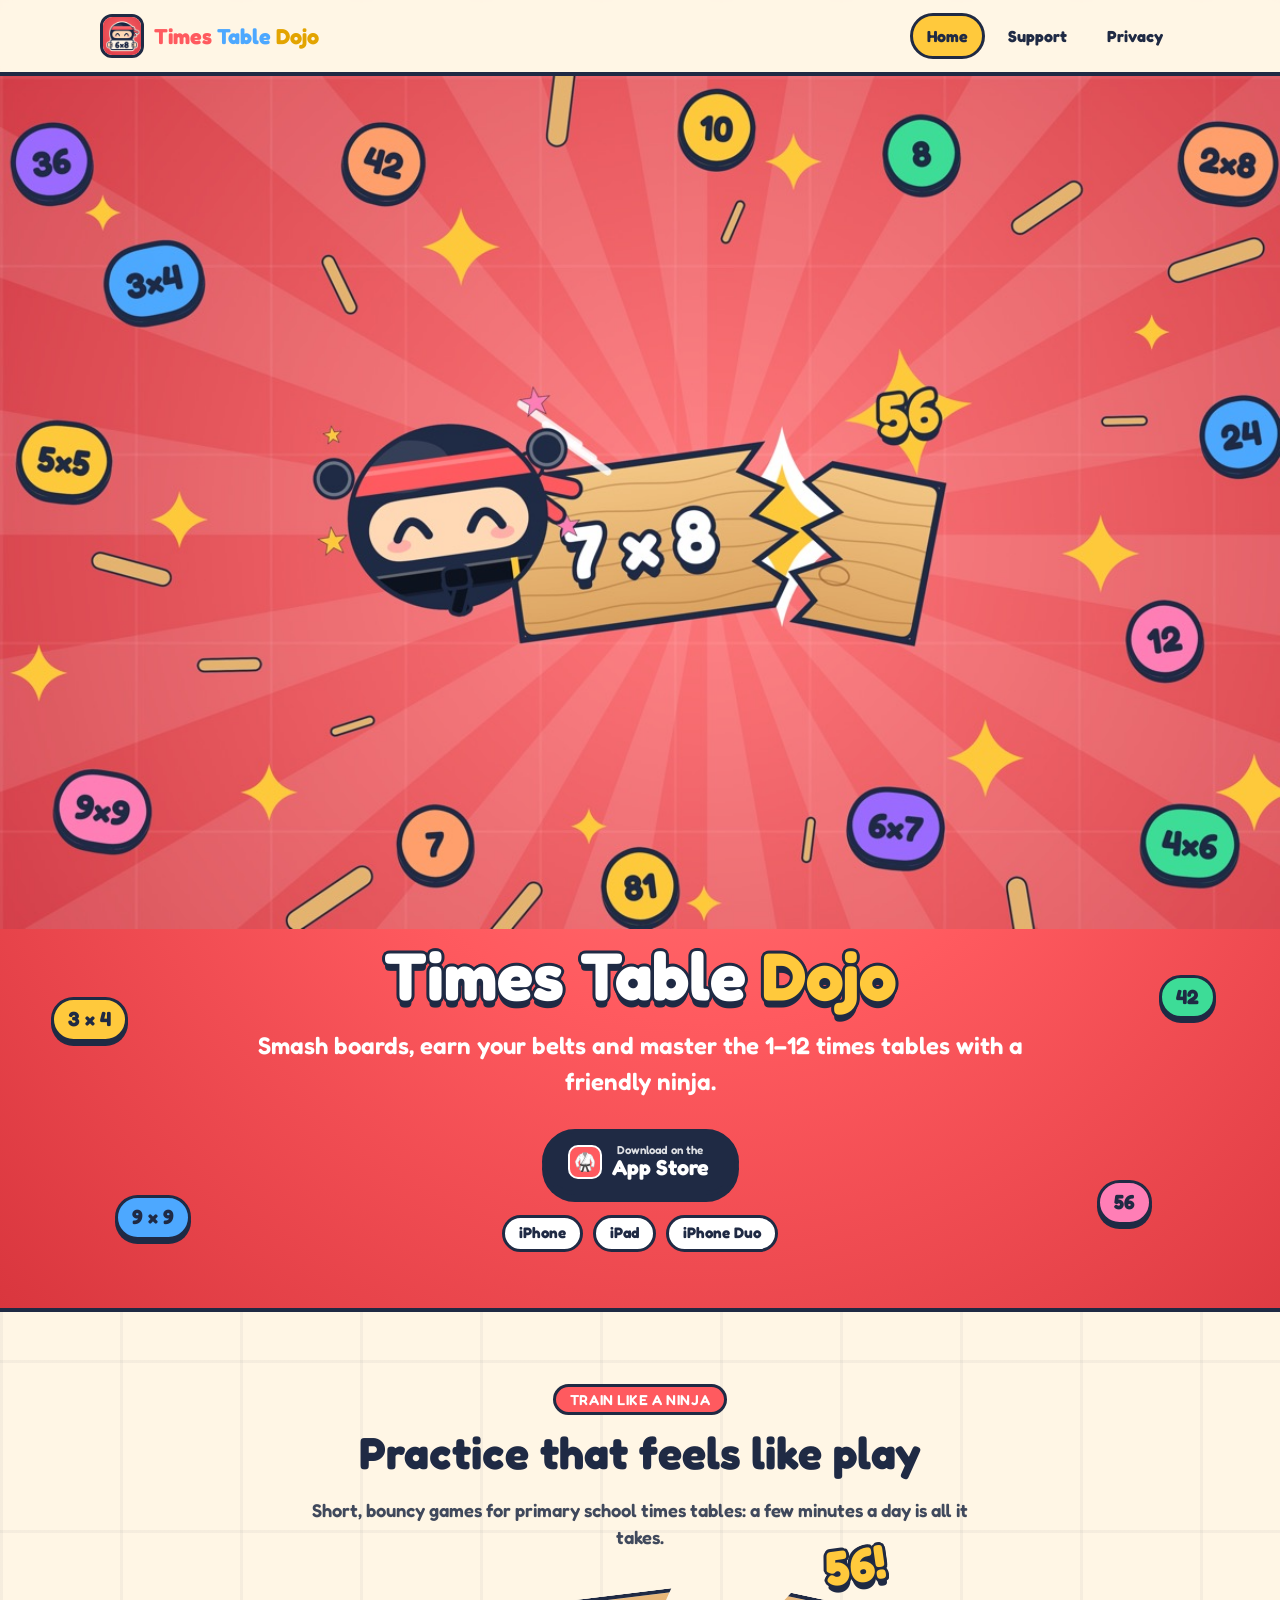
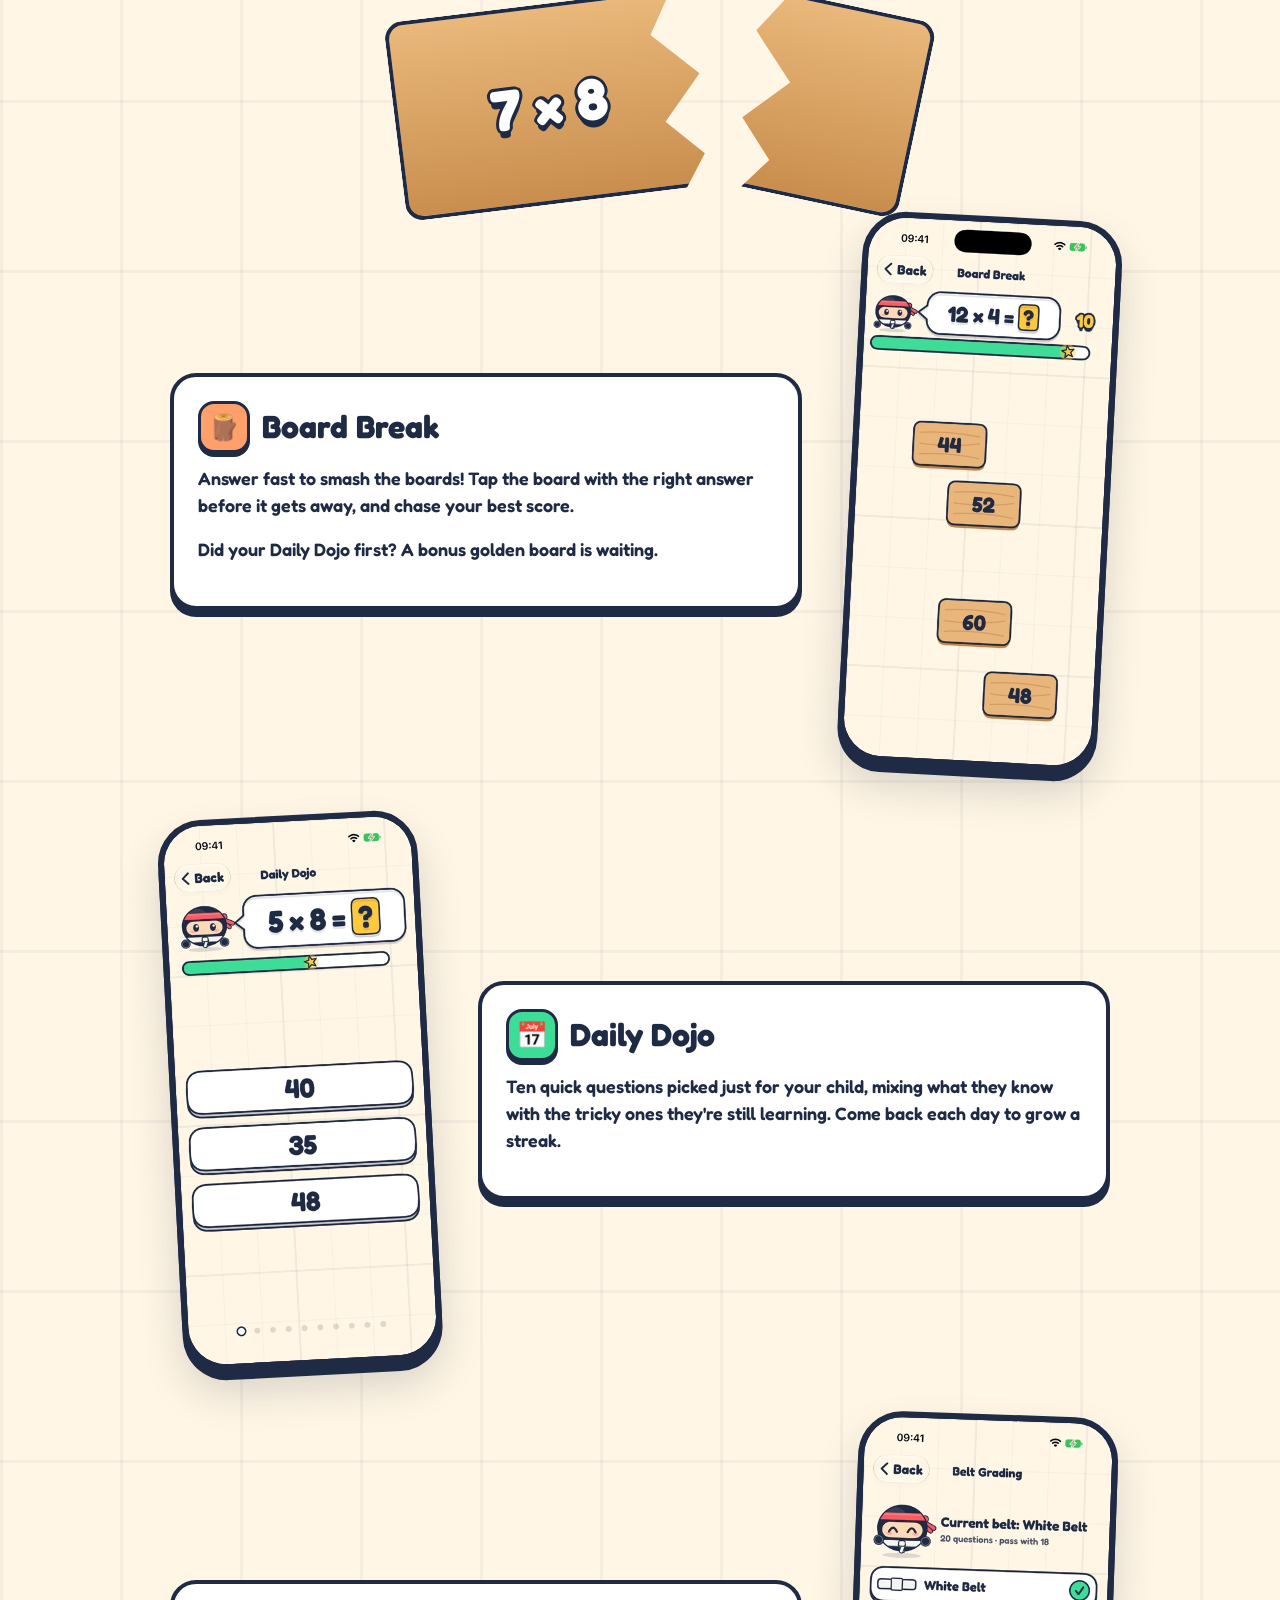
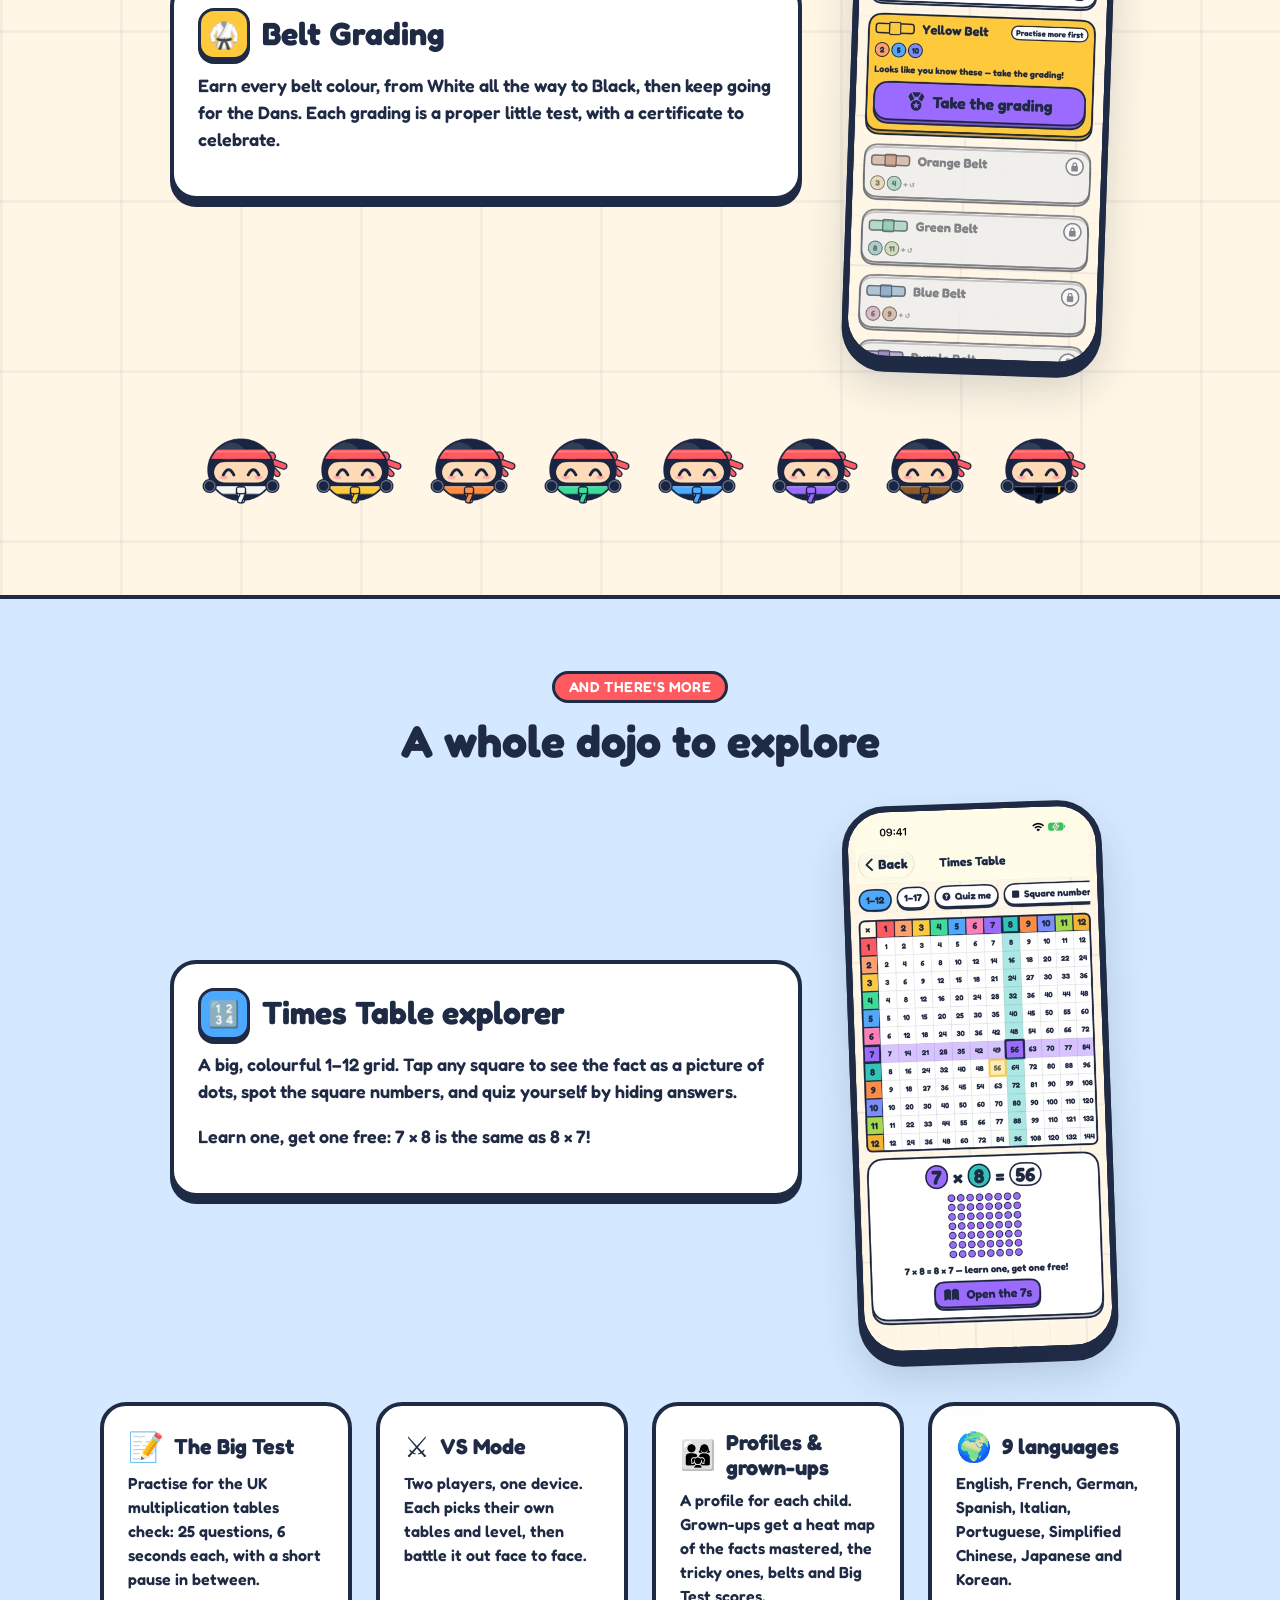
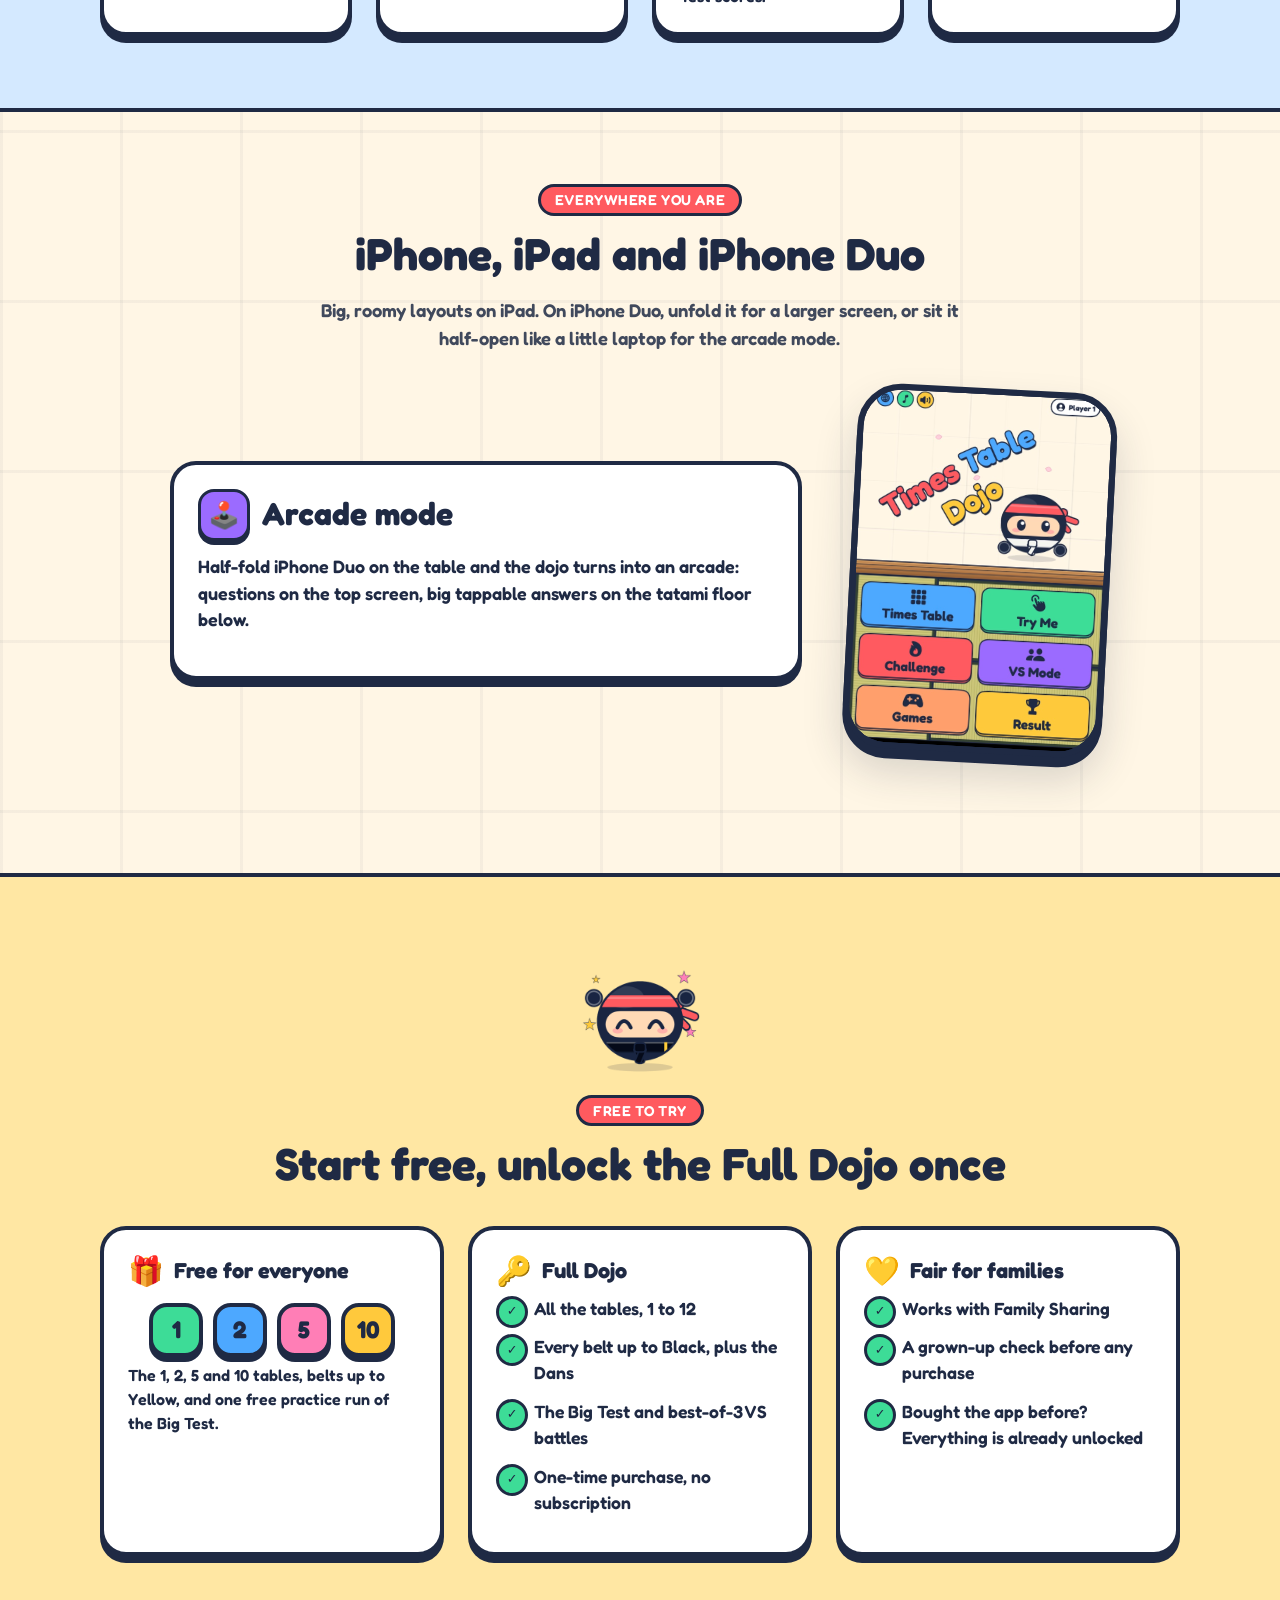
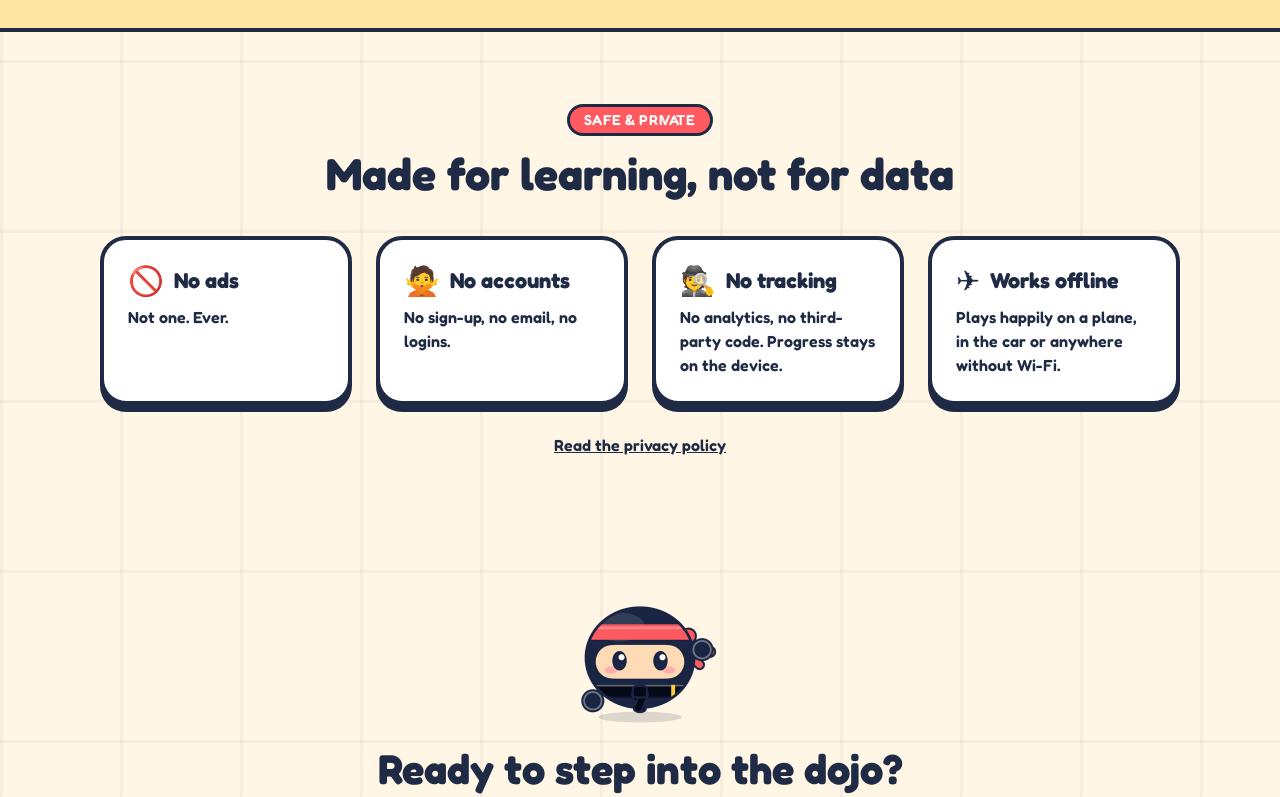
==== commit 45b6e28f: "Drop age and year-group mentions from the site Removes the Ages pill and the Year 1-4 / Year 4 wordi" ====
--- a/docs/index.html
+++ b/docs/index.html
@@ -3,8 +3,8 @@
 <head>
   <meta charset="utf-8">
   <meta name="viewport" content="width=device-width, initial-scale=1">
-  <title>Times Table Dojo – times tables practice for kids</title>
-  <meta name="description" content="Times Table Dojo turns times tables practice into a ninja adventure: smash boards, earn belts and get ready for the Year 4 multiplication tables check. No ads, no accounts, no tracking.">
+  <title>Times Table Dojo – times tables practice, ninja style</title>
+  <meta name="description" content="Times Table Dojo turns times tables practice into a ninja adventure: smash boards, earn belts and get ready for the multiplication tables check. No ads, no accounts, no tracking.">
   <meta name="theme-color" content="#FF5A5F">
   <link rel="icon" type="image/png" href="assets/img/favicon.png">
   <link rel="apple-touch-icon" href="assets/img/app-icon.png">
@@ -45,13 +45,13 @@
           <span class="chip hide-sm" style="right:10%;bottom:22%;--r:-6deg;background:var(--pink)">56</span>
         </div>
         <h1 id="hero-title" class="outlined"><span class="t1">Times Table</span> <span class="t2">Dojo</span></h1>
-        <p class="tagline">Smash boards, earn your belts and master the 1–12 times tables with a friendly little ninja.</p>
+        <p class="tagline">Smash boards, earn your belts and master the 1–12 times tables with a friendly ninja.</p>
         <a class="btn btn-store" href="https://apps.apple.com/app/id6744302152" rel="noopener">
           <span class="store-glyph" aria-hidden="true">🥋</span>
           <span><small>Download on the</small><span>App Store</span></span>
         </a>
         <div class="hero-badges">
-          <span class="pill">iPhone</span><span class="pill">iPad</span><span class="pill">iPhone Duo</span><span class="pill">Ages 5–9</span>
+          <span class="pill">iPhone</span><span class="pill">iPad</span><span class="pill">iPhone Duo</span>
         </div>
       </div>
     </section>
@@ -61,7 +61,7 @@
         <div class="section-title reveal">
           <span class="kicker">Train like a ninja</span>
           <h2 id="play-title">Practice that feels like play</h2>
-          <p>Short, bouncy games made for UK Year 1 to Year 4: a few minutes a day is all it takes.</p>
+          <p>Short, bouncy games for primary school times tables: a few minutes a day is all it takes.</p>
         </div>
 
         <div class="board-break reveal" role="img" aria-label="A wooden board marked 7 × 8 snaps in two and 56 pops out." tabindex="0">
@@ -127,7 +127,7 @@
         <div class="grid">
           <div class="card tilt-l reveal">
             <h3><span class="emoji" aria-hidden="true">📝</span>The Big Test</h3>
-            <p>Practise for the Year 4 multiplication tables check: 25 questions, 6 seconds each, with a short pause in between.</p>
+            <p>Practise for the UK multiplication tables check: 25 questions, 6 seconds each, with a short pause in between.</p>
           </div>
           <div class="card tilt-r reveal">
             <h3><span class="emoji" aria-hidden="true">⚔️</span>VS Mode</h3>
@@ -202,7 +202,7 @@
       <div class="wrap">
         <div class="section-title reveal">
           <span class="kicker">Safe &amp; private</span>
-          <h2 id="safe-title">Made for kids, not for data</h2>
+          <h2 id="safe-title">Made for learning, not for data</h2>
         </div>
         <div class="grid">
           <div class="card tilt-l reveal"><h3><span class="emoji" aria-hidden="true">🚫</span>No ads</h3><p>Not one. Ever.</p></div>
@@ -232,7 +232,7 @@
         <a href="./">Home</a><a href="support.html">Support</a><a href="privacy.html">Privacy</a>
       </nav>
       <div>
-        <small>© <span data-year>2026</span> AndroidOven. Made with care for young ninjas.</small>
+        <small>© <span data-year>2026</span> AndroidOven. Made with care for ninjas everywhere.</small>
         <small>App Store is a service mark of Apple Inc.</small>
       </div>
     </div>
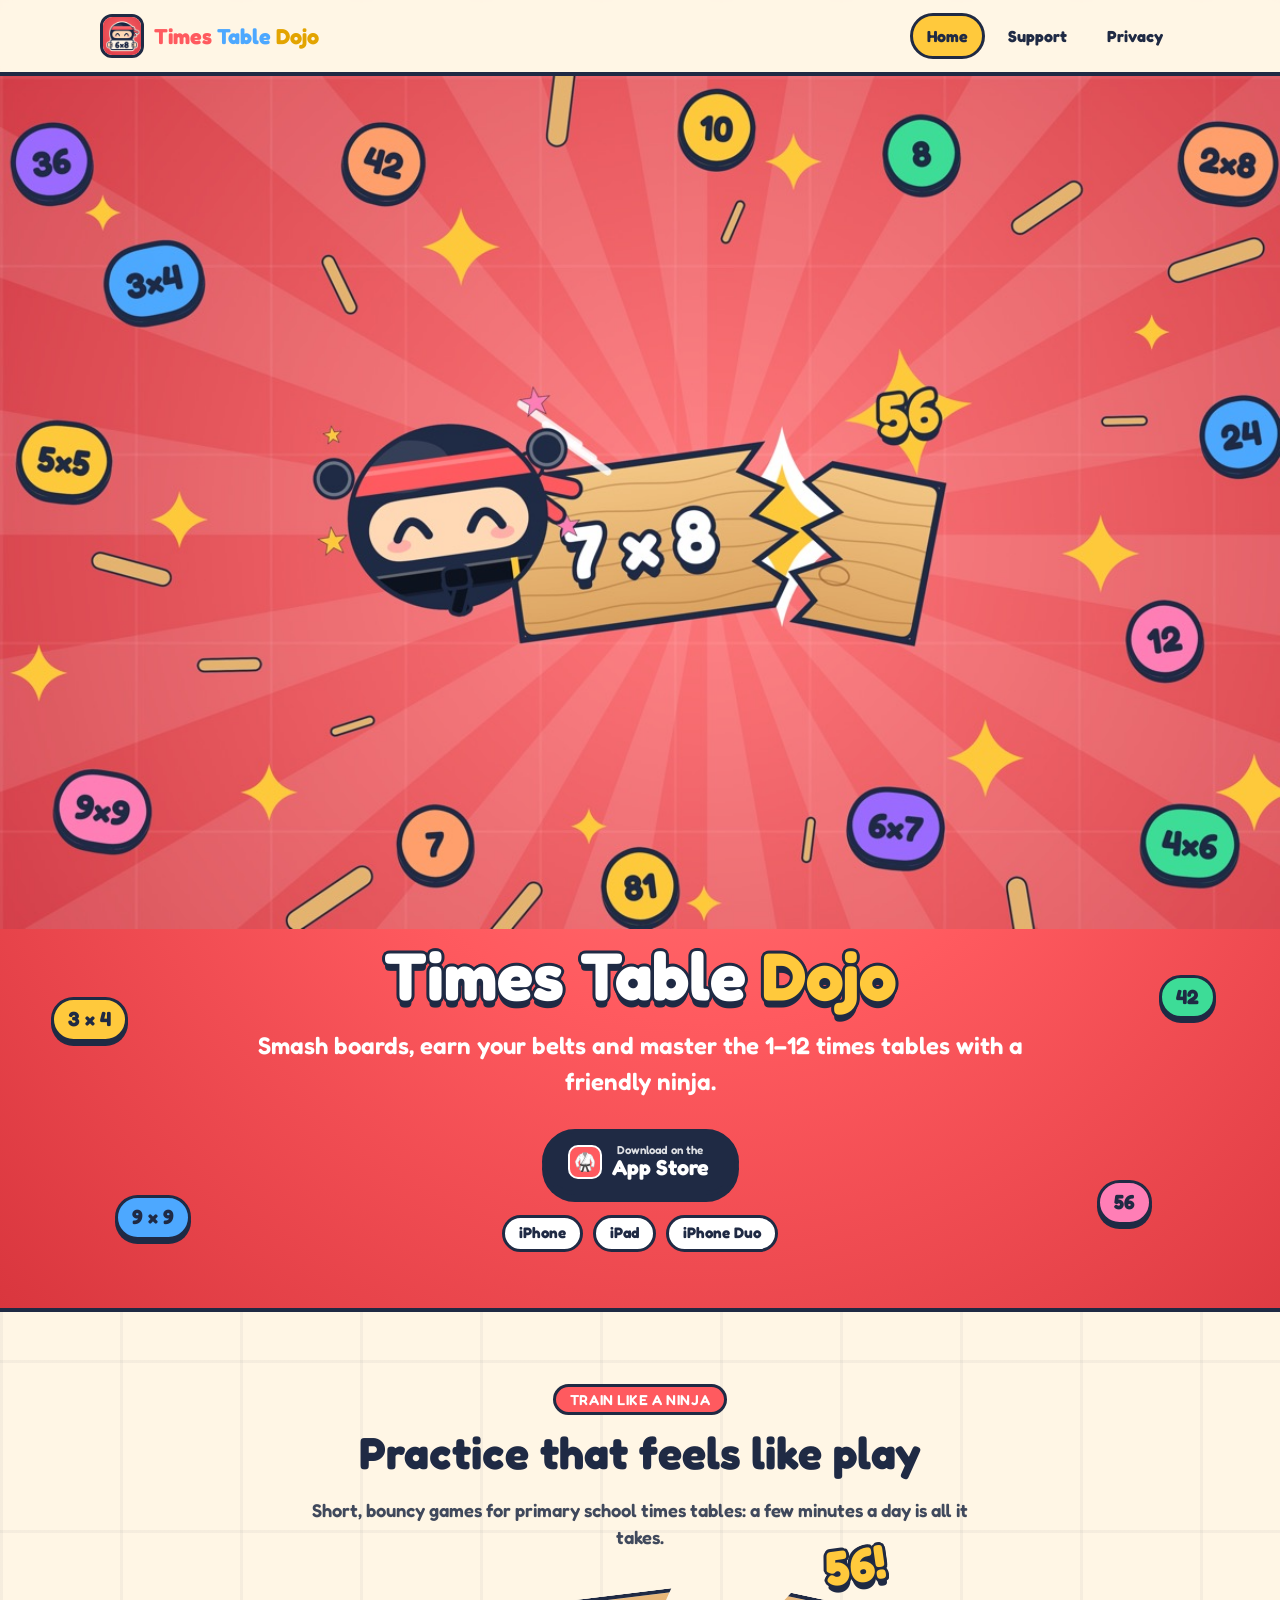
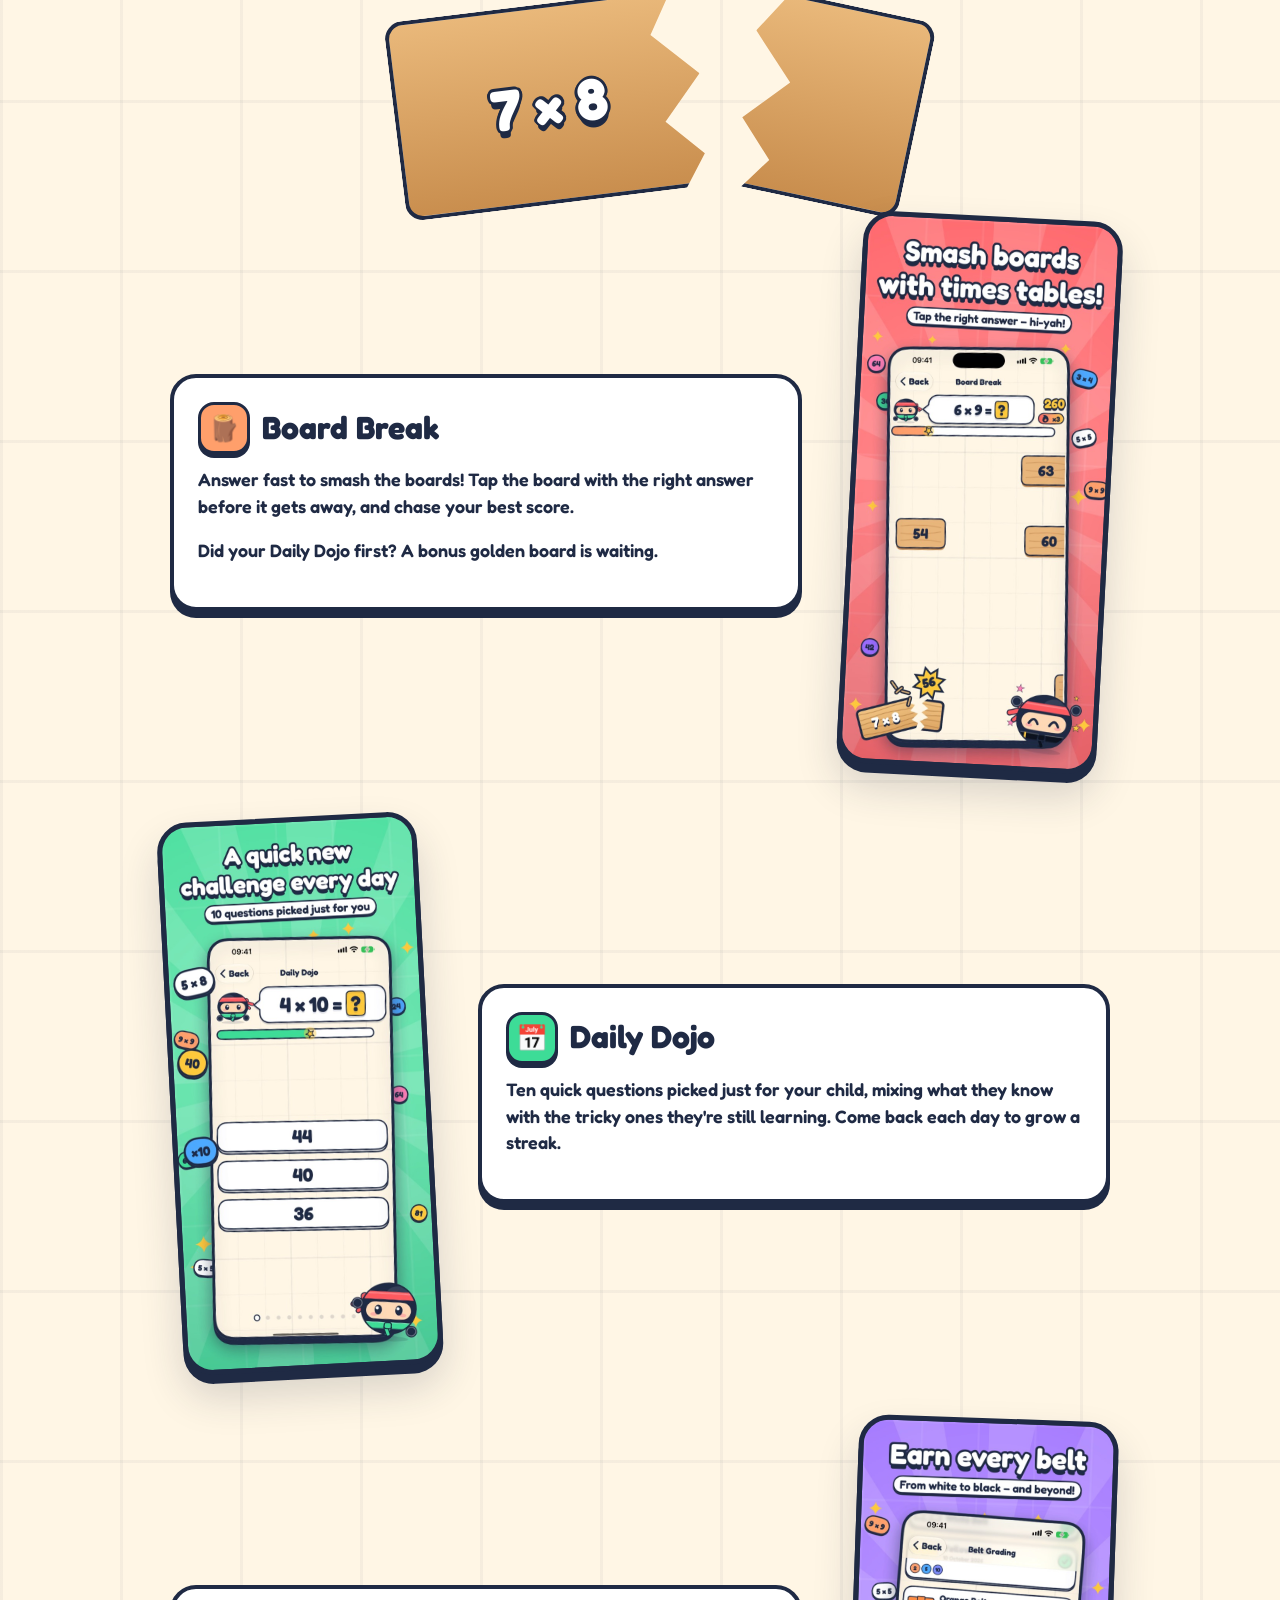
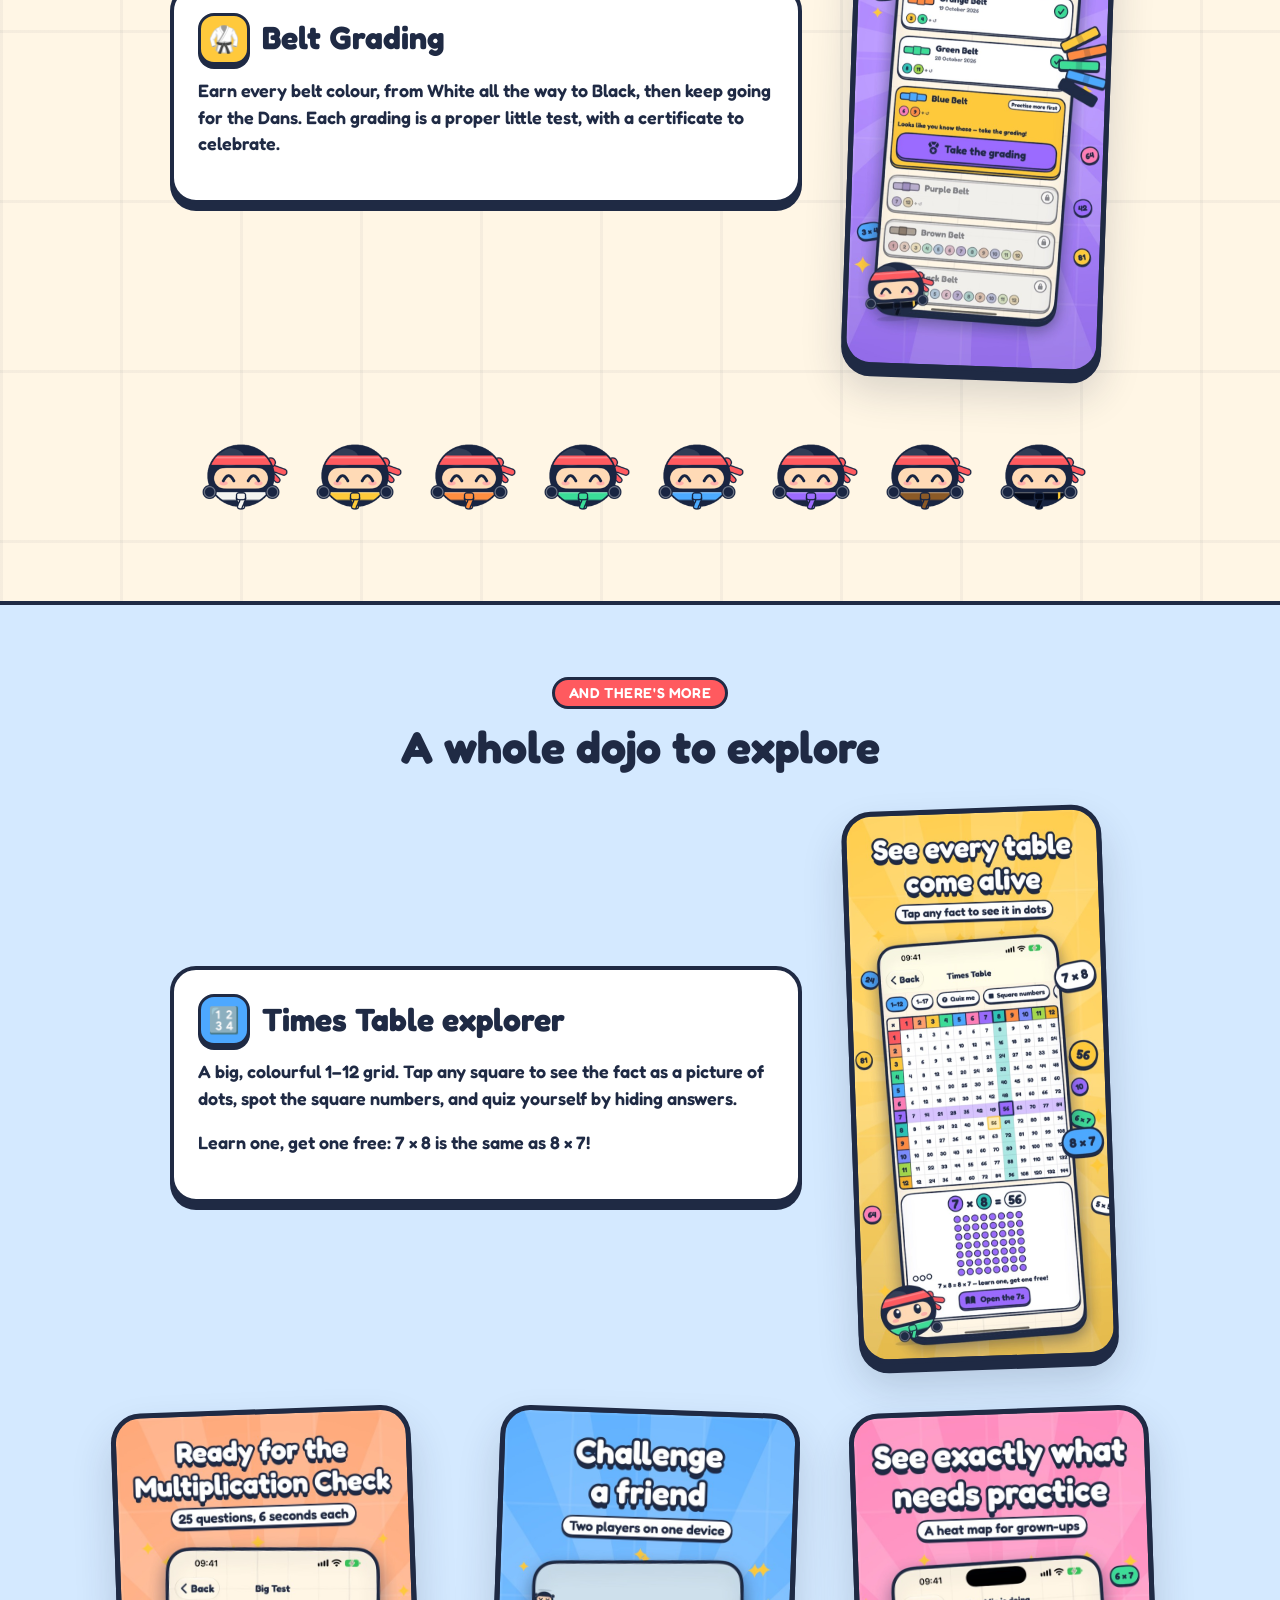
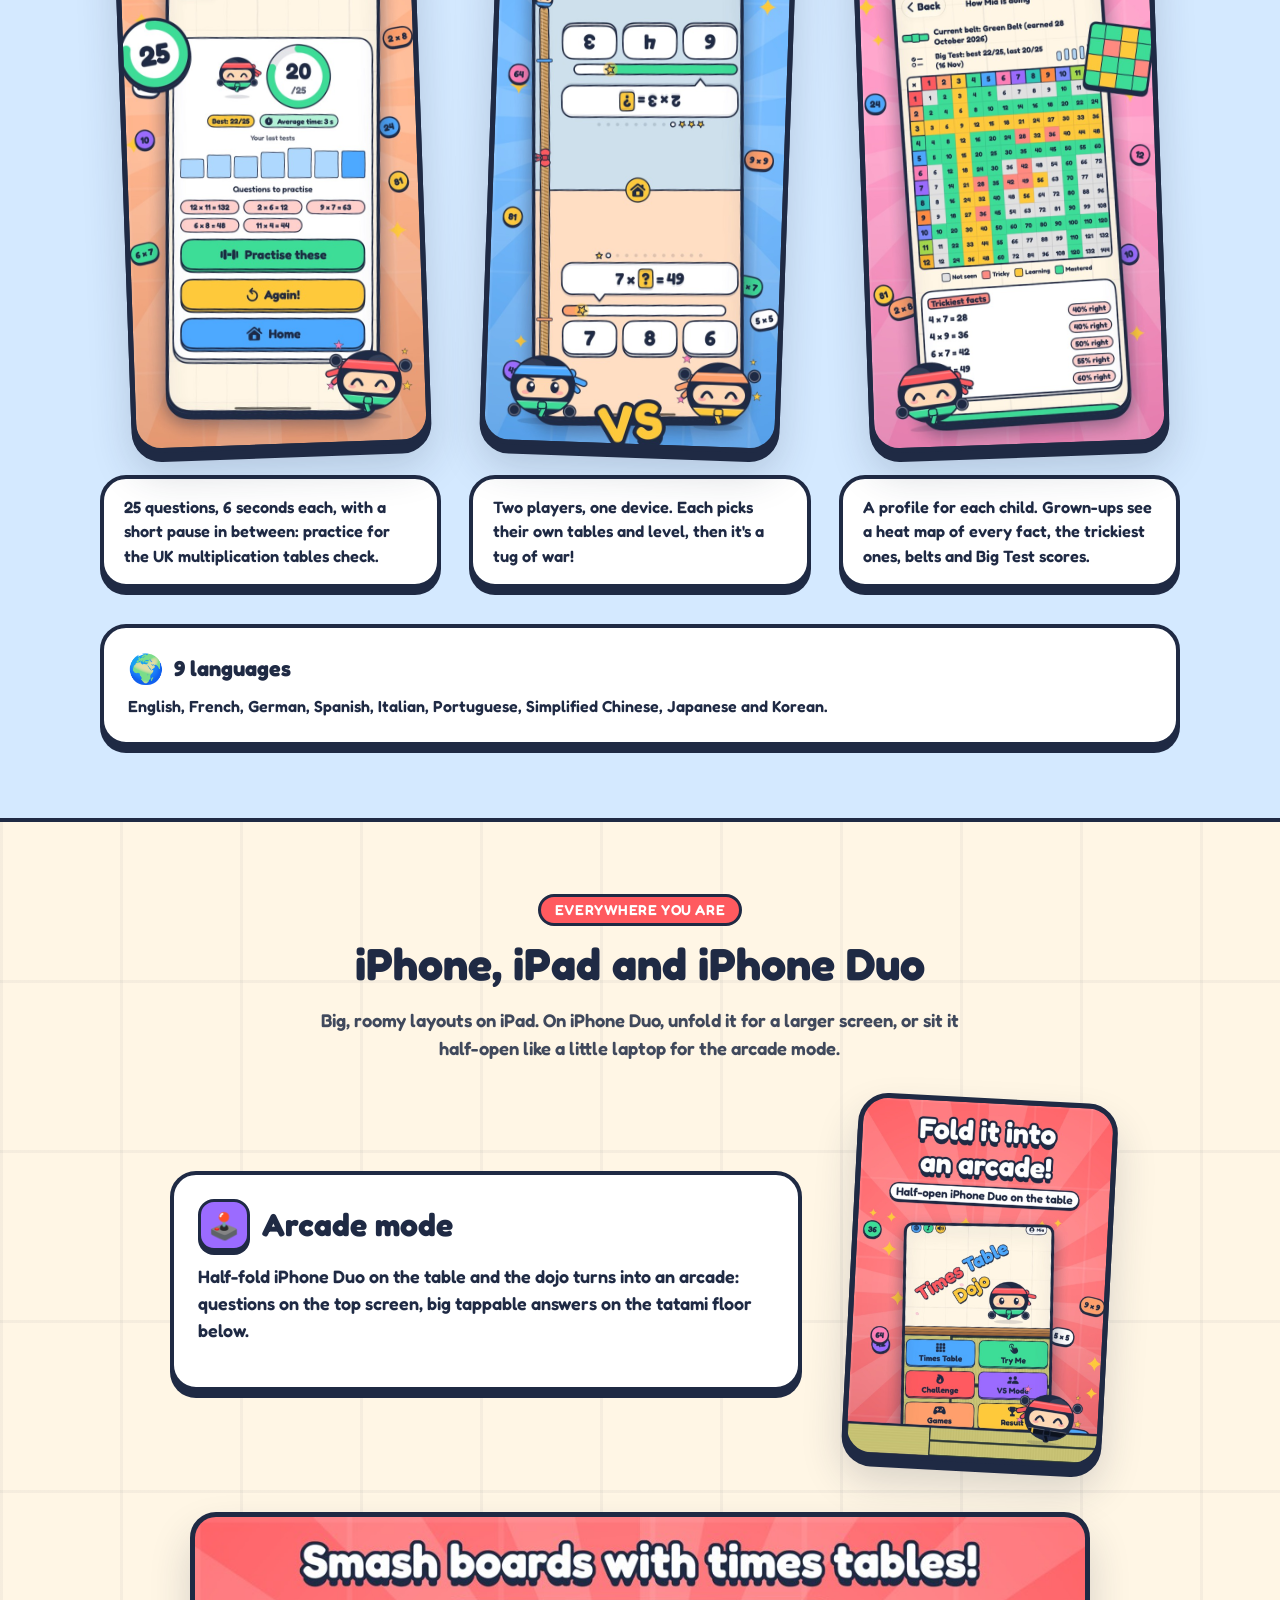
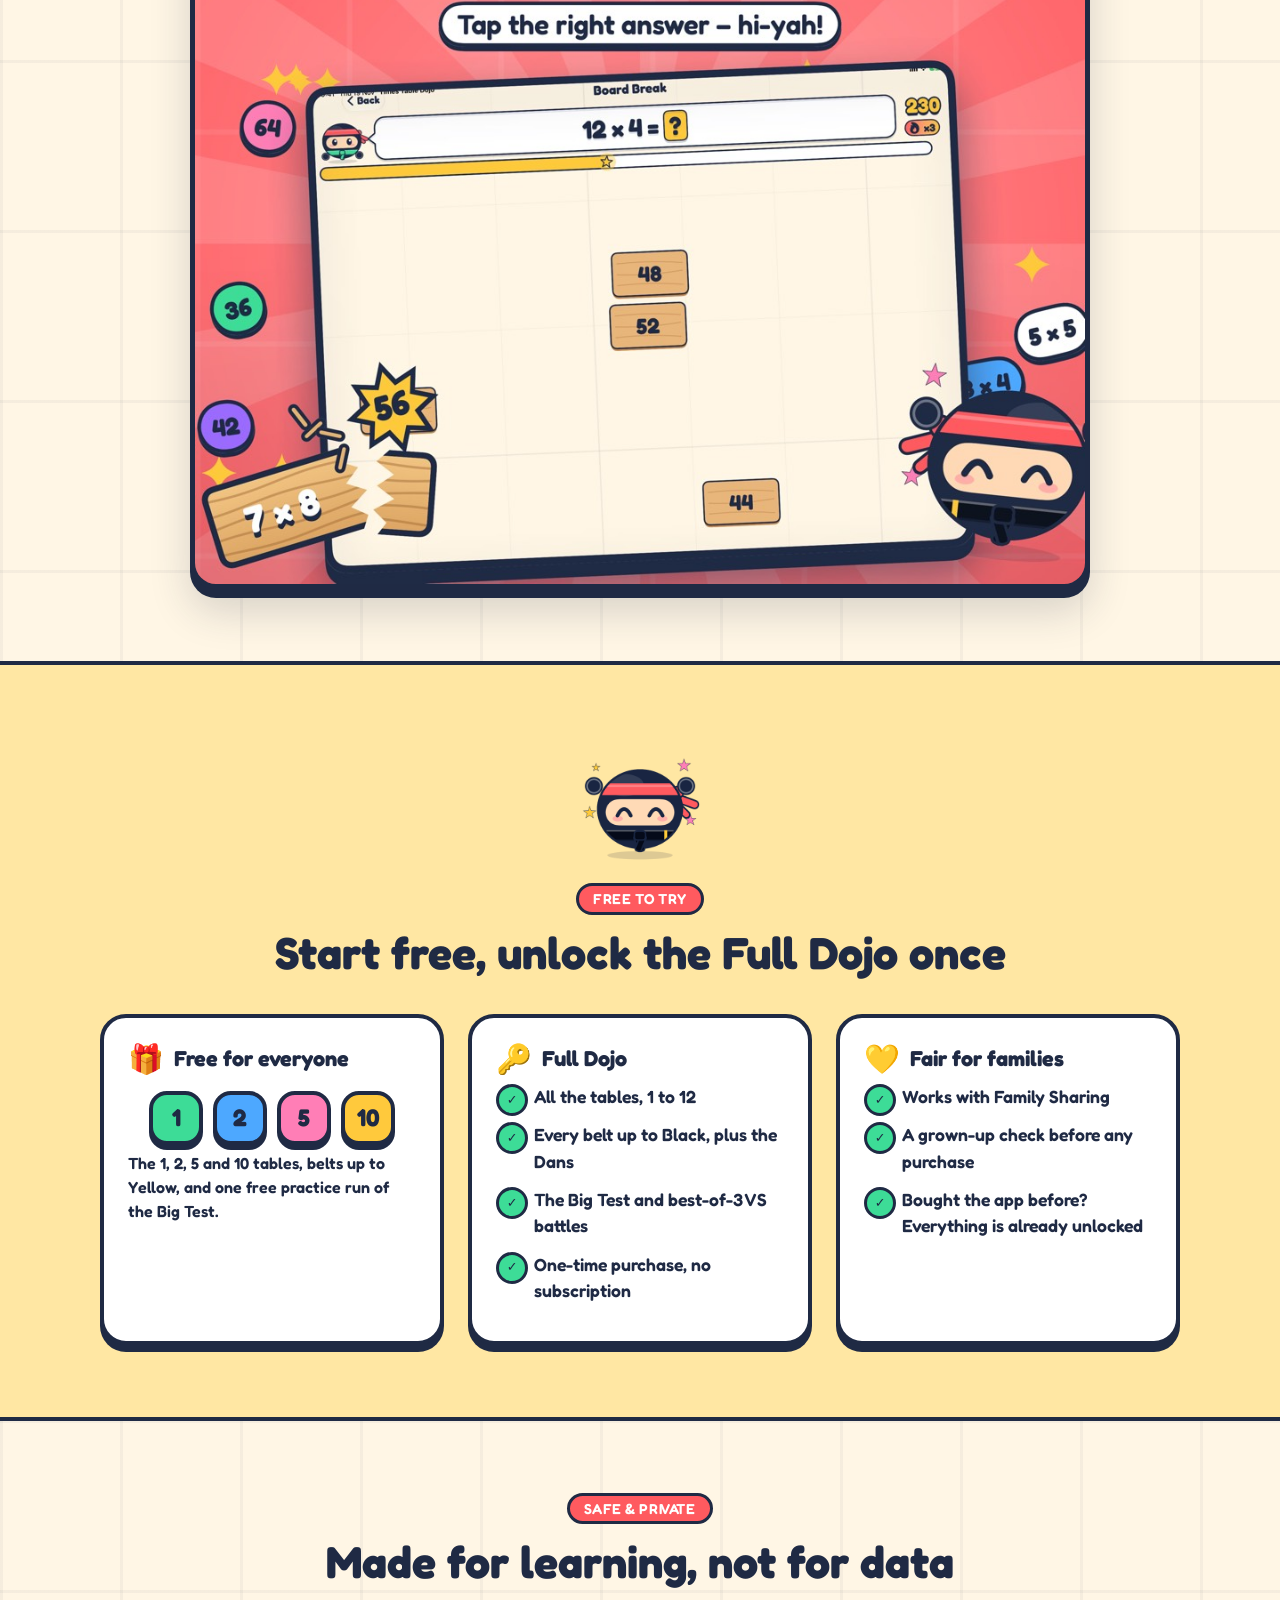
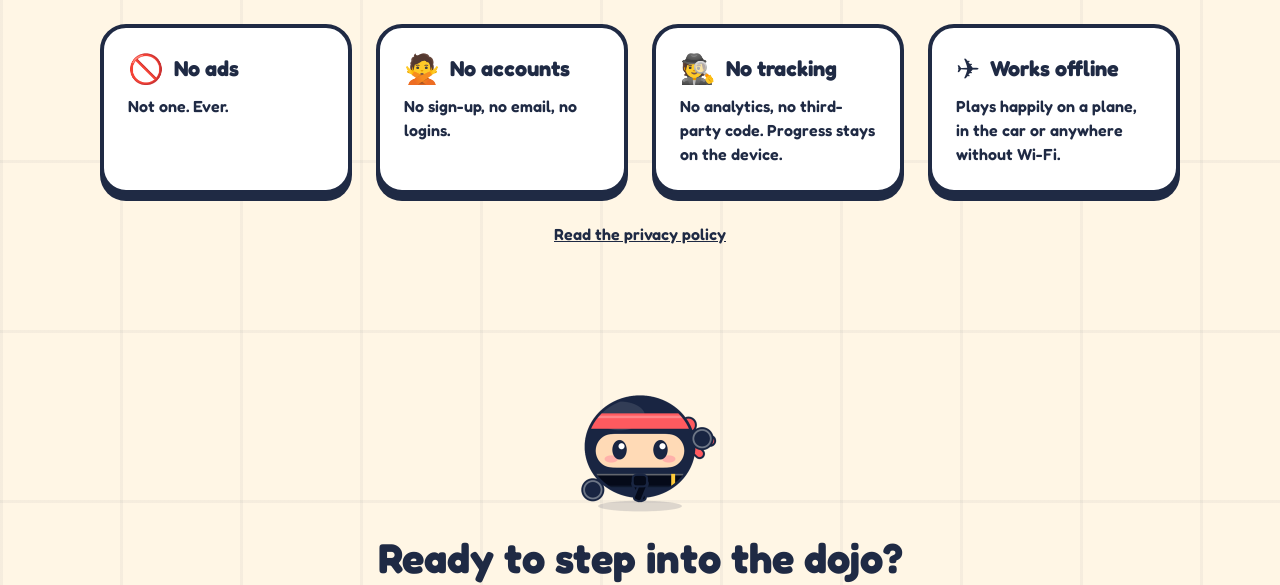
==== commit ded528c8: "Site: use the new App Store screenshots The feature sections show the en-GB store slides (Board Brea" ====
--- a/docs/index.html
+++ b/docs/index.html
@@ -76,7 +76,7 @@
             <p>Answer fast to smash the boards! Tap the board with the right answer before it gets away, and chase your best score.</p>
             <p>Did your Daily Dojo first? A bonus golden board is waiting.</p>
           </div>
-          <div class="phone" style="--tilt:3deg"><img src="assets/img/shots/boardbreak.jpg" width="414" height="900" alt="Board Break: the question 12 × 4 above wooden boards showing 44, 52, 60 and 48." loading="lazy"></div>
+          <div class="slide" style="--tilt:3deg"><img src="assets/img/slides/boardbreak.jpg" width="640" height="1391" alt="App Store slide “Smash boards with times tables!”: Board Break in the app, the question 6 × 9 above wooden boards showing 63, 54 and 60." loading="lazy"></div>
         </article>
 
         <article class="feature reveal">
@@ -84,7 +84,7 @@
             <h3><span class="icon" style="background:var(--mint)" aria-hidden="true">📅</span>Daily Dojo</h3>
             <p>Ten quick questions picked just for your child, mixing what they know with the tricky ones they're still learning. Come back each day to grow a streak.</p>
           </div>
-          <div class="phone" style="--tilt:-3deg"><img src="assets/img/shots/dojo.jpg" width="414" height="900" alt="Daily Dojo: 5 × 8 with three answer choices, 40, 35 and 48." loading="lazy"></div>
+          <div class="slide" style="--tilt:-3deg"><img src="assets/img/slides/dojo.jpg" width="640" height="1391" alt="App Store slide “A quick new challenge every day”: Daily Dojo asking 4 × 10 with the answers 44, 40 and 36." loading="lazy"></div>
         </article>
 
         <article class="feature reveal">
@@ -92,7 +92,7 @@
             <h3><span class="icon" style="background:var(--yellow)" aria-hidden="true">🥋</span>Belt Grading</h3>
             <p>Earn every belt colour, from White all the way to Black, then keep going for the Dans. Each grading is a proper little test, with a certificate to celebrate.</p>
           </div>
-          <div class="phone" style="--tilt:2deg"><img src="assets/img/shots/belts.jpg" width="414" height="900" alt="Belt Grading: White Belt earned, Yellow Belt ready to take, and the higher belts still locked." loading="lazy"></div>
+          <div class="slide" style="--tilt:2deg"><img src="assets/img/slides/belts.jpg" width="640" height="1391" alt="App Store slide “Earn every belt”: Belt Grading with the orange and green belts earned and the blue belt grading ready." loading="lazy"></div>
         </article>
 
         <div class="belts reveal" aria-label="The ninja wearing each belt, from white to black">
@@ -121,22 +121,25 @@
             <p>A big, colourful 1–12 grid. Tap any square to see the fact as a picture of dots, spot the square numbers, and quiz yourself by hiding answers.</p>
             <p>Learn one, get one free: 7 × 8 is the same as 8 × 7!</p>
           </div>
-          <div class="phone" style="--tilt:-2deg"><img src="assets/img/shots/table.jpg" width="414" height="900" alt="The Times Table grid from 1 to 12, with 7 × 8 = 56 shown as a 7 by 8 block of dots." loading="lazy"></div>
-        </article>
-
-        <div class="grid">
-          <div class="card tilt-l reveal">
-            <h3><span class="emoji" aria-hidden="true">📝</span>The Big Test</h3>
-            <p>Practise for the UK multiplication tables check: 25 questions, 6 seconds each, with a short pause in between.</p>
-          </div>
-          <div class="card tilt-r reveal">
-            <h3><span class="emoji" aria-hidden="true">⚔️</span>VS Mode</h3>
-            <p>Two players, one device. Each picks their own tables and level, then battle it out face to face.</p>
-          </div>
-          <div class="card tilt-l reveal">
-            <h3><span class="emoji" aria-hidden="true">👨‍👩‍👧</span>Profiles &amp; grown-ups</h3>
-            <p>A profile for each child. Grown-ups get a heat map of the facts mastered, the tricky ones, belts and Big Test scores.</p>
-          </div>
+          <div class="slide" style="--tilt:-2deg"><img src="assets/img/slides/table.jpg" width="640" height="1391" alt="App Store slide “See every table come alive”: the 1–12 times table grid with 7 × 8 = 56 shown as a block of dots." loading="lazy"></div>
+        </article>
+
+        <div class="slide-row">
+          <figure class="reveal">
+            <div class="slide" style="--tilt:-2deg"><img src="assets/img/slides/bigtest.jpg" width="640" height="1391" alt="App Store slide “Ready for the Multiplication Check”: Big Test results, 20 out of 25, with the questions to practise." loading="lazy"></div>
+            <figcaption class="card">25 questions, 6 seconds each, with a short pause in between: practice for the UK multiplication tables check.</figcaption>
+          </figure>
+          <figure class="reveal">
+            <div class="slide" style="--tilt:2deg"><img src="assets/img/slides/vs.jpg" width="640" height="1391" alt="App Store slide “Challenge a friend”: VS Mode, two players facing each other on one phone with a tug-of-war rope." loading="lazy"></div>
+            <figcaption class="card">Two players, one device. Each picks their own tables and level, then it's a tug of war!</figcaption>
+          </figure>
+          <figure class="reveal">
+            <div class="slide" style="--tilt:-2deg"><img src="assets/img/slides/parent.jpg" width="640" height="1391" alt="App Store slide “See exactly what needs practice”: the grown-ups view with a heat map of every fact and the trickiest facts." loading="lazy"></div>
+            <figcaption class="card">A profile for each child. Grown-ups see a heat map of every fact, the trickiest ones, belts and Big Test scores.</figcaption>
+          </figure>
+        </div>
+
+        <div class="grid" style="margin-top:36px">
           <div class="card tilt-r reveal">
             <h3><span class="emoji" aria-hidden="true">🌍</span>9 languages</h3>
             <p>English, French, German, Spanish, Italian, Portuguese, Simplified Chinese, Japanese and Korean.</p>
@@ -157,8 +160,9 @@
             <h3><span class="icon" style="background:var(--grape)" aria-hidden="true">🕹️</span>Arcade mode</h3>
             <p>Half-fold iPhone Duo on the table and the dojo turns into an arcade: questions on the top screen, big tappable answers on the tatami floor below.</p>
           </div>
-          <div class="phone" style="--tilt:3deg;max-width:300px"><img src="assets/img/shots/arcade.jpg" width="633" height="900" alt="Arcade mode on iPhone Duo: a wall with the dojo sign above a tatami floor of big buttons." loading="lazy"></div>
-        </article>
+          <div class="slide" style="--tilt:3deg;max-width:340px"><img src="assets/img/slides/duo-arcade.jpg" width="760" height="1080" alt="App Store slide “Fold it into an arcade!”: the iPhone Duo arcade home, the dojo sign on the wall above big tatami buttons." loading="lazy"></div>
+        </article>
+        <div class="slide slide-wide reveal" style="--tilt:-1deg"><img src="assets/img/slides/ipad-boardbreak.jpg" width="1000" height="750" alt="App Store slide “Smash boards with times tables!” on iPad: Board Break in landscape, wooden boards flying across the screen." loading="lazy"></div>
       </div>
     </section>
 
--- a/docs/assets/css/style.css
+++ b/docs/assets/css/style.css
@@ -323,3 +323,29 @@
   *, *::before, *::after { animation: none !important; transition: none !important; scroll-behavior: auto !important; }
   .reveal { opacity: 1; transform: none; }
 }
+
+/* ---------- Store slides (App Store screenshots) ---------- */
+.slide {
+  width: 100%; max-width: 300px; margin: 0 auto;
+  border: 5px solid var(--ink); border-radius: 30px; overflow: hidden;
+  box-shadow: 0 9px 0 var(--ink), 0 22px 40px rgba(31, 42, 68, .18);
+  transform: rotate(var(--tilt, 2deg));
+  transition: transform .4s cubic-bezier(.3, 1.6, .5, 1);
+  background: var(--ink);
+}
+.slide:hover { transform: rotate(0deg) scale(1.03); }
+.slide img { width: 100%; height: auto; }
+.slide-wide { max-width: 900px; margin-top: 8px; border-radius: 26px; }
+.slide-row { display: grid; grid-template-columns: repeat(3, 1fr); gap: 28px; align-items: start; }
+.slide-row figure { margin: 0; }
+.slide-row figcaption { margin-top: 26px; font-size: 1.02rem; padding: 16px 20px; }
+@media (max-width: 760px) {
+  .slide { max-width: 250px; }
+  .slide-row {
+    grid-template-columns: none; grid-auto-flow: column; grid-auto-columns: 78%;
+    overflow-x: auto; scroll-snap-type: x mandatory; padding: 12px 6px 24px; margin: 0 -14px;
+  }
+  .slide-row figure { scroll-snap-align: center; }
+  .slide-row .slide { max-width: 230px; }
+  .slide.slide-wide { max-width: 100%; border-radius: 18px; }
+}
